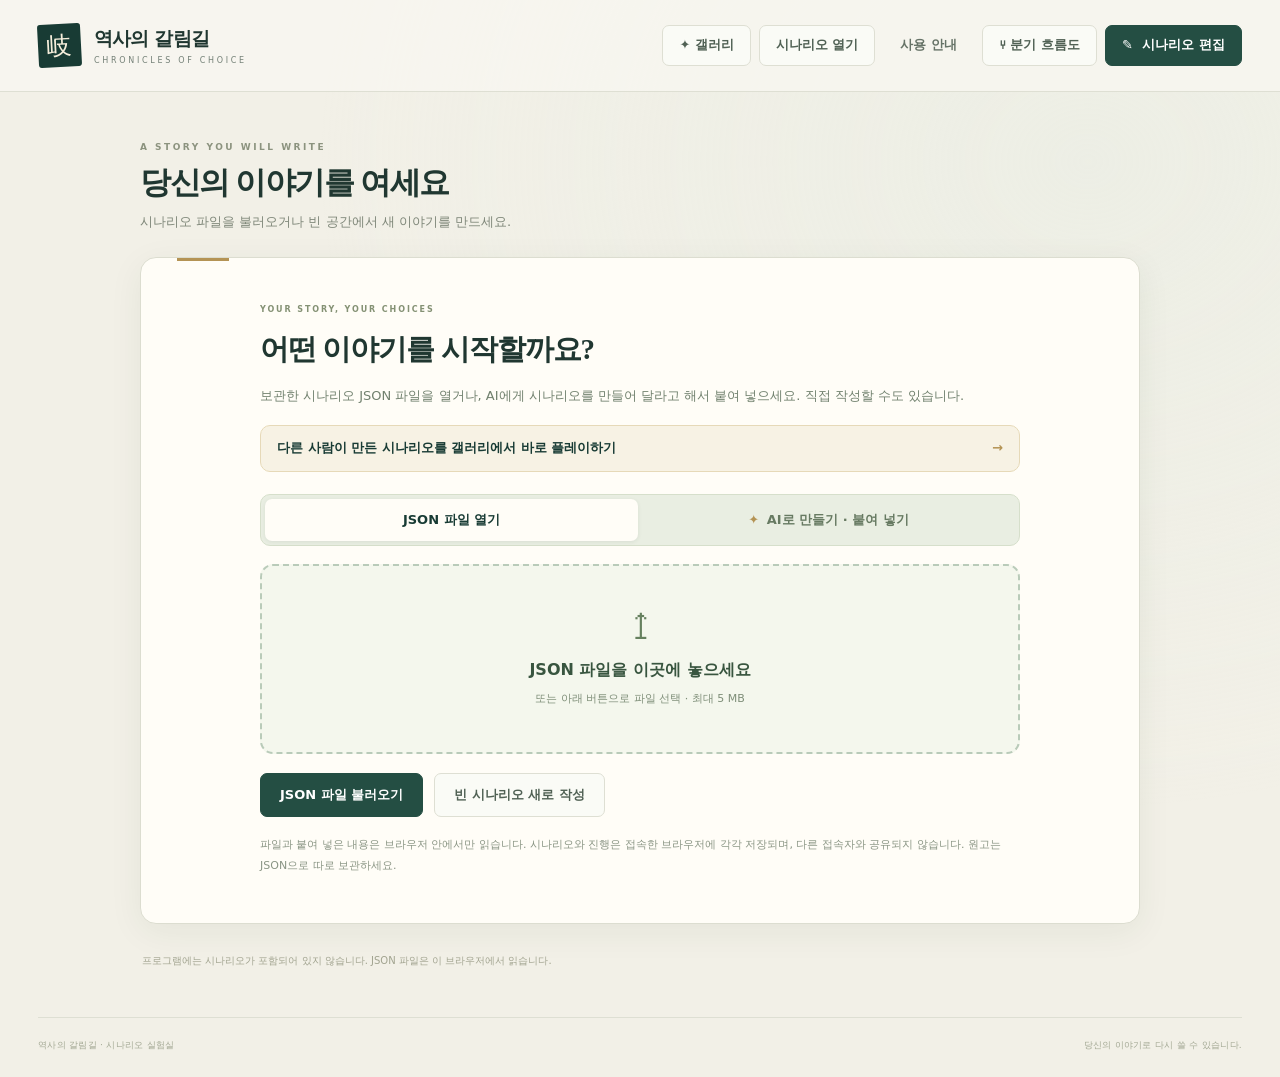
==== index.html @ b5232413 "Add files via upload" ====
<!doctype html>
<html lang="ko">
<head>
  <meta charset="utf-8">
  <meta name="viewport" content="width=device-width, initial-scale=1">
  <meta name="theme-color" content="#173b36">
  <meta name="description" content="시나리오 JSON을 불러오거나 AI로 만들어 플레이하고, 흐름도에서 사건·선택지·수치·조건을 직접 만드는 선택형 이야기 도구.">
  <title>역사의 갈림길</title>
  <link rel="stylesheet" href="styles.css">
  <link rel="stylesheet" href="flowchart.css">
  <link rel="stylesheet" href="launcher.css">
  <link rel="stylesheet" href="community.css">
</head>
<body>
  <header class="masthead">
    <div class="brand"><span class="brand-mark" aria-hidden="true">岐</span><div><strong>역사의 갈림길</strong><span>CHRONICLES OF CHOICE</span></div></div>
    <nav class="header-actions" aria-label="게임 도구"><a class="btn secondary" href="gallery.html" data-community-only><span aria-hidden="true">✦</span>&nbsp;갤러리</a><button class="btn secondary" id="open-scenario-button">시나리오 열기</button><button class="btn subtle" id="help-button">사용 안내</button><button class="btn secondary flow-button" id="flow-button"><span aria-hidden="true">⑂</span> 분기 흐름도</button><button class="btn edit-button" id="edit-button"><span aria-hidden="true">✎</span> 시나리오 편집</button></nav>
  </header>
  <main class="layout">
    <div class="main-column">
      <section class="scenario-heading"><div><p class="eyebrow">A STORY YOU WILL WRITE</p><h1 id="scenario-title"></h1><p id="scenario-subtitle" class="scenario-subtitle"></p></div><span class="fiction-tag">선택형 이야기</span></section>
      <div id="status-message" class="status-message" role="status" aria-live="polite" hidden></div>
      <section id="story-panel" class="story-panel" aria-label="현재 사건" tabindex="-1"></section>
      <footer class="story-footer"><span class="keyboard-note">숫자 키 <kbd>1</kbd> <kbd>2</kbd> <kbd>3</kbd> 으로도 선택할 수 있습니다.</span><button class="text-button" id="journal-button">지나온 선택 보기 <span aria-hidden="true">↗</span></button></footer>
      <p class="fiction-note" id="scenario-description"></p>
    </div>
    <aside class="sidebar" aria-label="국가 현황">
      <section class="country-card"><div class="small-label">STATE OF THE NATION</div><div class="country-title"><span>국가 현황</span><span class="seal" aria-hidden="true">史</span></div><div class="turn-label" id="turn-label"></div><div id="stats-panel" class="stats-panel"></div><div id="risk-summary" class="risk-summary" hidden></div></section>
      <section class="memory-card"><div class="section-label"><h2>역사가 기억하는 것</h2><span id="flags-count" class="counter">0</span></div><div id="flags-panel"></div></section>
      <section class="save-card"><div class="save-buttons"><button class="btn secondary" id="save-button">진행 저장</button><button class="btn secondary" id="load-button">불러오기</button></div><button class="btn restart-button" id="restart-button">처음부터 다시</button><p id="save-status" class="save-caption"></p></section>
      <section class="collection-card"><button id="collection-button" class="collection-button"><span><span class="small-label">YOUR CHRONICLES</span><strong>발견한 결말</strong></span><span id="ending-count">0 / 0 <span aria-hidden="true">→</span></span></button></section>
      <p class="sidebar-note">선택에는 대가가 있습니다.<br>어떤 역사를 남길지는 당신의 몫입니다.</p>
    </aside>
  </main>
  <footer class="site-footer"><span>역사의 갈림길 · 시나리오 실험실</span><span>당신의 이야기로 다시 쓸 수 있습니다.</span></footer>
  <dialog id="editor-dialog" class="editor-dialog" aria-label="시나리오 편집"><div id="editor-root"></div></dialog>
  <dialog id="info-dialog" class="info-dialog" aria-label="게임 정보"><div id="info-content"></div><form method="dialog"><button class="btn secondary">닫기</button></form></dialog>
  <dialog id="scenario-open-dialog" class="scenario-open-dialog" aria-label="시나리오 열기"><div id="scenario-open-content"></div></dialog>
  <div class="toast" id="toast" role="status" aria-live="polite" hidden></div>
  <input id="scenario-import" type="file" accept=".json,application/json" hidden>
  <script src="config.js"></script>
  <script src="engine.js"></script>
  <script src="bootstrap.js"></script>
  <script src="flowchart.js"></script>
  <script src="editor.js"></script>
  <script src="ai-helper.js"></script>
  <script src="app.js"></script>
  <script src="community-bridge.js"></script>
</body>
</html>
---- styles.css ----
@charset "UTF-8";
:root{--ink:#203731;--muted:#748077;--green:#244e43;--deep:#183b34;--paper:#fffdf7;--bg:#f2f0e7;--line:#dedfd3;--gold:#b49354;--red:#a85d4d;--radius:16px;font-family:"Malgun Gothic","Apple SD Gothic Neo",system-ui,sans-serif;color:var(--ink);background:var(--bg);font-size:15px}
*{box-sizing:border-box}body{margin:0;background:radial-gradient(ellipse at 85% 15%,#e8ede380,transparent 50%),var(--bg);line-height:1.6}button,input,textarea,select{font:inherit}button{cursor:pointer}button:disabled{cursor:not-allowed}button,a,input,textarea,select{outline-offset:4px}button:focus-visible,a:focus-visible{outline:3px solid #ba9959}button{color:inherit}button:disabled{opacity:.5}h1,h2,h3,p{margin-top:0}p{margin-bottom:1em}button span{pointer-events:none}[hidden]{display:none!important}.masthead{height:92px;border-bottom:1px solid var(--line);display:flex;align-items:center;justify-content:space-between;padding:0 max(34px,calc((100vw - 1250px)/2));background:#f8f7f0e6;gap:20px}.brand{display:flex;align-items:center;gap:13px;white-space:nowrap}.brand-mark{width:43px;height:43px;background:var(--deep);color:#f5eedb;display:grid;place-items:center;font-family:"Batang",serif;font-size:25px;border-radius:3px;transform:rotate(-3deg)}.brand strong{display:block;font-size:19px;letter-spacing:-.8px}.brand>div>span{font-size:8px;letter-spacing:2.7px;display:block;color:var(--muted);margin-top:1px}.prototype{font-size:9px;letter-spacing:1.4px;color:#8a8e7f;border:1px solid var(--line);border-radius:20px;padding:2px 8px;margin-left:7px}.header-actions{display:flex;gap:12px;align-items:center}.btn{border:1px solid transparent;border-radius:7px;padding:10px 16px;background:transparent;font-size:13px;font-weight:600;line-height:1.4;transition:background .15s,transform .15s}.btn:hover{transform:translateY(-1px)}.subtle{color:#667367}.subtle:hover{background:#eaece3}.edit-button,.primary{background:var(--green);color:#fff;border-color:var(--green)}.edit-button:hover,.primary:hover{background:var(--deep)}.edit-button span{margin-right:5px}.secondary{background:#fafbf6;border-color:var(--line);color:#506154}.secondary:hover{background:#e9eee4}.danger{border-color:#dabfb2;color:#984a3c;background:#fff7f2}.layout{max-width:1250px;margin:0 auto;display:grid;grid-template-columns:minmax(0,1fr) 290px;gap:38px;padding:43px 0 25px;align-items:start}.main-column{min-width:0}.scenario-heading{display:flex;justify-content:space-between;align-items:center;gap:15px;margin-bottom:29px}.eyebrow{font-size:9px;letter-spacing:2.5px;color:#8c937f;margin:0 0 7px;font-weight:700}h1{font-family:"Batang","Noto Serif KR",serif;font-size:31px;font-weight:600;letter-spacing:-1.4px;line-height:1.4;margin:0 0 7px}.scenario-subtitle{font-size:13px;color:#7f8779;margin:0}.fiction-tag{font-size:10px;color:#88907f;white-space:nowrap;border:1px solid #d6d9cb;border-radius:30px;padding:4px 9px}.story-panel{position:relative;background:var(--paper);border:1px solid #dcddd0;border-radius:var(--radius);padding:29px 36px 31px;box-shadow:0 8px 34px #243d2610;overflow:hidden}.story-panel:before{content:"";position:absolute;top:0;left:36px;width:52px;height:3px;background:var(--gold)}.event-meta{display:flex;align-items:center;justify-content:space-between;gap:12px;font-size:11px;margin-bottom:30px;color:#8b8d7a}.chapter{font-weight:700;color:#7a806a;letter-spacing:.5px}.event-number{border:1px solid #e3e3d7;padding:2px 8px;border-radius:20px;font-size:10px;margin-left:10px}.speaker-line{display:flex;align-items:center;gap:11px;margin-bottom:20px}.portrait{height:44px;width:44px;flex-shrink:0;border:1px solid #d3d9c8;border-radius:50%;background:#e9eee1;display:grid;place-items:center;font-family:"Batang",serif;color:#5a7055;font-size:19px}.speaker-name{font-size:12px;font-weight:700}.speaker-caption{font-size:9px;letter-spacing:1.5px;color:#959884;display:block;margin-top:1px}.event-title{font-family:"Batang",serif;font-size:26px;letter-spacing:-1px;margin-bottom:20px;font-weight:600}.event-body{font-family:"Malgun Gothic",sans-serif;font-size:15px;line-height:1.95;letter-spacing:-.2px;color:#515b4e;white-space:pre-wrap;overflow-wrap:anywhere;margin-bottom:27px}.choice-section-label{display:flex;align-items:center;gap:13px;color:#a0a18c;font-size:9px;letter-spacing:1.7px;margin-bottom:12px}.choice-section-label:after{content:"";height:1px;background:#e8e8da;flex:1}.choices{display:grid;gap:10px}.choice{display:flex;align-items:center;gap:16px;text-align:left;width:100%;background:#fcfcf5;border:1px solid #dddfd0;border-radius:9px;padding:15px 17px;transition:background .15s,border-color .15s,transform .15s;position:relative}.choice:hover:not(:disabled){border-color:#6d8c70;background:#f0f5e9;transform:translateX(3px)}.choice-key{border:1px solid #daddcf;color:#72806a;display:grid;place-items:center;border-radius:5px;width:27px;height:27px;flex-shrink:0;font-family:Georgia,serif;font-size:13px;background:#f4f5eb}.choice-copy{min-width:0;flex:1}.choice-title{font-weight:700;font-size:14px;display:block}.choice-description{font-size:11px;color:#8b8f7b;display:block;margin-top:3px;line-height:1.5}.choice-effects{display:flex;flex-wrap:wrap;gap:4px 10px;margin-top:6px;font-size:10px;letter-spacing:.1px}.effect.up{color:#4b7c50}.effect.down{color:#a87956}.effect.flag{color:#6c7d8a}.choice-arrow{font-size:20px;color:#8fa384;flex-shrink:0}.choice.locked{opacity:.55;background:#efefe7}.choice-locked{color:#98775d;font-size:10px;display:block;margin-top:5px}.story-footer{display:flex;justify-content:space-between;gap:14px;align-items:center;margin:17px 2px}.keyboard-note{font-size:10px;color:#9a9e8b}.keyboard-note kbd{font:9px system-ui;border:1px solid #d7dace;border-radius:3px;padding:1px 3px;background:#f8f9f2;margin:0 1px}.text-button{padding:0;border:0;background:none;color:#6d7b65;font-size:11px}.text-button:hover{color:var(--deep)}.fiction-note{font-size:10px;line-height:1.8;color:#a1a38f;margin:28px 2px 0;max-width:700px}.sidebar{padding-top:8px}.country-card{background:#e8ede0;border:1px solid #d8dfcc;border-radius:var(--radius);padding:25px 25px 26px}.small-label{font-size:8px;color:#849174;letter-spacing:1.9px;font-weight:700}.country-title{display:flex;align-items:center;justify-content:space-between;font-family:"Batang",serif;font-size:21px;font-weight:700;margin:5px 0 0}.seal{font-family:serif;color:#af6953;border:1px solid #b3765e;font-size:18px;line-height:26px;width:28px;text-align:center;transform:rotate(7deg);font-weight:400}.turn-label{font-size:10px;color:#8c967d;margin:4px 0 24px}.stats-panel{display:grid;gap:21px}.stat-top{display:flex;justify-content:space-between;align-items:baseline;margin-bottom:8px}.stat-name{font-size:12px;font-weight:700}.stat-number{font-size:20px;font-family:Georgia,serif;line-height:1}.stat-number small{font:9px system-ui;color:#909c82;margin-left:3px}.stat-track{background:#d9dfcd;height:5px;border-radius:5px;overflow:hidden}.stat-fill{height:100%;border-radius:5px;transition:width .4s ease}.stat-help{font-size:9px;color:#8b957c;margin-top:6px;line-height:1.6}.memory-card{padding:25px 7px 20px;border-bottom:1px solid var(--line)}.section-label{display:flex;align-items:center;justify-content:space-between;margin-bottom:14px}.section-label h2{font-size:12px;margin:0;font-weight:700}.counter{font:10px Georgia,serif;color:#8c947d;background:#e8ebdf;border-radius:20px;padding:1px 7px}.empty-memory{font-size:11px;color:#9aa18b;margin:0;line-height:1.8}.flag-badges{display:flex;flex-wrap:wrap;gap:6px}.flag-badge{font-size:10px;background:#f8f9f1;border:1px solid #d9dfd0;border-radius:4px;padding:4px 8px;color:#748267}.save-card{padding:20px 0 13px;border-bottom:1px solid var(--line)}.save-buttons{display:flex;gap:8px}.save-buttons .btn{flex:1;padding:9px 7px;font-size:11px}.restart-button{width:100%;font-size:11px;color:#929883;padding:10px 0 5px;margin-top:5px}.save-caption{font-size:9px;color:#9ba18b;text-align:center;margin:6px 0 0}.collection-card{margin-top:18px}.collection-button{display:flex;width:100%;justify-content:space-between;align-items:center;background:none;border:0;padding:8px 3px;text-align:left}.collection-button .small-label{display:block;font-size:7px}.collection-button strong{font-size:12px;font-weight:600}.collection-button>span:last-child{font:16px Georgia,serif;color:#849573}.collection-button>span:last-child>span{font-size:17px;margin-left:8px}.sidebar-note{font-family:"Batang",serif;font-size:11px;line-height:2;color:#a5aa94;text-align:center;margin:29px 0 0}.site-footer{max-width:1250px;margin:22px auto 0;padding:20px 0 25px;border-top:1px solid var(--line);display:flex;justify-content:space-between;color:#a2a793;font-size:9px;letter-spacing:.3px}.status-message{border:1px solid #d7ddc9;background:#eaf0df;border-radius:8px;padding:11px 15px;font-size:11px;color:#718362;margin:-8px 0 17px}.status-message.error{border-color:#e2c0b3;background:#fbf0e8;color:#9e6451}.toast{position:fixed;bottom:25px;left:50%;transform:translateX(-50%);z-index:20;background:var(--deep);color:#fffdf4;padding:12px 24px;border-radius:9px;box-shadow:0 5px 30px #183b3430;font-size:12px;max-width:90vw}.ending-banner{font-size:9px;letter-spacing:2.3px;color:var(--gold);margin:9px 0 19px}.ending-ornament{font:40px "Batang",serif;color:#a88c52;margin:0 0 15px}.ending-title{font-family:"Batang",serif;font-size:31px;margin:0 0 14px;letter-spacing:-1px}.ending-summary{font-size:14px;font-weight:700;color:#637957;border-bottom:1px solid var(--line);padding-bottom:20px;margin-bottom:22px}.ending-body{font-size:14px;line-height:2;white-space:pre-wrap;color:#65705d;margin-bottom:24px}.ending-actions{display:flex;gap:9px;flex-wrap:wrap}.ending-actions .btn{font-size:11px}.ending-footnote{font-size:10px;color:#9b9c89;margin-top:22px;margin-bottom:0}.info-dialog{border:1px solid var(--line);border-radius:14px;background:var(--paper);color:var(--ink);padding:30px;max-width:660px;width:calc(100% - 30px);max-height:85vh}.info-dialog::backdrop,.editor-dialog::backdrop{background:#152e26a6;backdrop-filter:blur(3px)}.info-dialog h2{font-family:"Batang",serif;font-size:24px;margin-bottom:20px}.info-dialog p,.info-dialog li{font-size:13px;line-height:1.9}.info-dialog ol{padding-left:21px}.info-dialog form{display:flex;justify-content:flex-end;margin-top:22px}.info-dialog .toolbar{margin-top:20px}.journal-entry{padding:15px 0;border-bottom:1px solid var(--line)}.journal-entry h3{font-size:13px;margin:0 0 6px}.journal-entry p{font-size:12px;margin:0;color:#7d8773}.ending-item{padding:15px;border:1px solid var(--line);border-radius:8px;margin-bottom:10px}.ending-item h3{font-size:14px;margin:0 0 5px}.ending-item p{font-size:11px;color:#8a927f;margin:0}.ending-item.undiscovered{background:#f1f2e9;color:#969d8b}.editor-dialog{width:min(1180px,96vw);height:min(880px,94vh);max-width:none;max-height:94vh;padding:0;border:1px solid #cfd6c4;border-radius:14px;background:var(--paper);color:var(--ink);overflow:hidden}.editor-shell{height:100%;display:flex;flex-direction:column}.editor-top{padding:20px 26px 16px;border-bottom:1px solid var(--line);background:#edf0e5}.editor-top h2{font-family:"Batang",serif;font-size:23px;margin:0 0 5px}.editor-top p{margin:0;font-size:11px;color:#78856d}.editor-nav{display:flex;gap:5px;padding:12px 24px;border-bottom:1px solid var(--line);flex-wrap:wrap;background:#fafbf5}.editor-nav button{font-size:12px;background:transparent;border:0;border-radius:6px;padding:8px 13px;color:#87917b}.editor-nav button.selected,.editor-nav .active{background:var(--green);color:white}.editor-content{flex:1;min-height:0;overflow:auto;padding:22px 26px}.editor-footer{border-top:1px solid var(--line);padding:15px 25px;display:flex;align-items:center;justify-content:flex-end;gap:9px;background:#fafbf4;flex-wrap:wrap}.editor-footer .btn{font-size:12px}.field{display:flex;flex-direction:column;gap:6px;font-size:12px;font-weight:600;margin-bottom:15px;min-width:0}.field>span,.field>label{font-weight:600;color:#5d7054}.field input,.field textarea,.field select,input.compact-input,select.compact-input{border:1px solid #d5dccb;border-radius:6px;background:#fffef9;color:#334a30;padding:9px 11px;width:100%;font-size:12px;line-height:1.6;min-width:0}.field textarea{resize:vertical;min-height:100px}.field input[type=color]{padding:3px;height:38px}.field input[type=checkbox]{width:auto;align-self:flex-start}.field-row,.form-grid{display:grid;grid-template-columns:repeat(2,minmax(0,1fr));gap:12px}.form-grid.three{grid-template-columns:repeat(3,minmax(0,1fr))}.editor-card{border:1px solid #dce1d3;border-radius:9px;padding:19px;background:#fbfcf5;margin-bottom:15px}.editor-card h3{font-size:14px;margin:0 0 15px}.editor-section{margin:18px 0}.editor-section h3{font-size:14px}.small,.muted{font-size:11px;color:#8b967c;font-weight:400;line-height:1.7}.badge{display:inline-block;padding:2px 7px;background:#e8eedf;border-radius:4px;color:#78896b;font-size:10px}.toolbar{display:flex;gap:8px;flex-wrap:wrap;align-items:center;margin-bottom:14px}.toolbar .btn{font-size:11px;padding:8px 12px}.editor-list{display:flex;gap:6px;flex-wrap:wrap;margin-bottom:16px}.editor-list button{border:1px solid var(--line);border-radius:6px;padding:7px 10px;background:#f7f9ef;font-size:11px;text-align:left}.editor-list button.selected{border-color:var(--green);background:#e3ebda;color:var(--deep);font-weight:700}.notice{background:#ecf1e2;border:1px solid #d7e0c9;border-radius:7px;padding:10px 13px;font-size:11px;color:#6e825d;margin-bottom:15px;line-height:1.8}.error-list{border:1px solid #ddb9aa;background:#fff2e9;color:#a05940;padding:13px 18px;border-radius:7px;font-size:11px;white-space:pre-wrap;max-height:160px;overflow:auto}.condition-row{display:flex;align-items:center;gap:7px;flex-wrap:wrap;margin-bottom:8px}.condition-row select,.condition-row input{border:1px solid #d4ddc8;border-radius:5px;padding:7px 8px;background:#fffef9;min-width:0;font-size:11px;width:auto;max-width:220px}.condition-row input{width:90px}.condition-row .btn{padding:6px 10px;font-size:10px}.effects-grid{display:grid;grid-template-columns:repeat(3,minmax(0,1fr));gap:12px}.editor-content>textarea,.editor-content textarea.json-editor{width:100%;min-height:350px;font-family:Consolas,monospace;font-size:12px;line-height:1.6;background:#fcfdf8;border:1px solid var(--line);border-radius:7px;padding:15px;color:var(--ink)}
#editor-root{height:100%;min-height:0}#editor-report{max-height:150px;overflow:auto;flex-shrink:0;margin:0 24px 10px}#editor-report:empty{display:none}
.editor-dialog.flowchart-mode{width:min(1500px,98vw);height:94vh}.editor-dialog.flowchart-mode .editor-top{padding:12px 20px 7px}.editor-dialog.flowchart-mode .editor-top h2{font-size:20px}.editor-dialog.flowchart-mode .editor-top .toolbar{margin-top:8px;margin-bottom:3px}.editor-dialog.flowchart-mode .editor-nav{padding:7px 18px}.editor-content.flowchart-content{overflow:hidden;padding:0;min-height:0}.flow-button{white-space:nowrap}
.editor-dialog.flowchart-mode .editor-top{display:flex;align-items:center;justify-content:space-between;gap:10px;padding:7px 17px}.editor-dialog.flowchart-mode .editor-top h2{font-size:16px;margin:0}.editor-dialog.flowchart-mode .editor-top p{display:none}.editor-dialog.flowchart-mode .editor-top .toolbar{margin:0}.editor-dialog.flowchart-mode .editor-top .btn{padding:6px 9px;font-size:10px}.editor-dialog.flowchart-mode .editor-nav{padding:4px 12px}.editor-dialog.flowchart-mode .editor-footer{padding:8px 16px}.editor-dialog.flowchart-mode .editor-footer .btn{padding:8px 12px}
.risk-summary{margin-top:20px;border:1px solid #d3b695;background:#f6ecda;border-radius:7px;padding:11px 12px;color:#956337;font-size:11px}.risk-summary strong,.risk-summary span,.risk-summary small{display:block}.risk-summary span{margin-top:5px}.risk-summary small{margin-top:7px;font-size:9px;line-height:1.7;color:#9b856a}.choice-risk{display:block;margin-top:7px;font-size:10px;font-weight:600;color:#a55f3c}.story-panel.game-over{border-color:#d0aaa0;background:#fffaf5}.game-over:before{background:#a35a47}.game-over .ending-banner,.game-over .ending-ornament{color:#a35a47}.game-over .ending-summary{color:#8b6553}.journal-risk{color:#a16943!important}
@media(min-width:1500px){.layout{padding-top:53px}.story-panel{padding:34px 42px 36px}.event-body{font-size:16px}.choice{padding:18px}.event-title{font-size:28px}}
@media(max-width:1340px){.layout{margin:0 38px;gap:27px;grid-template-columns:minmax(0,1fr) 270px}.site-footer{margin-left:38px;margin-right:38px}.masthead{padding:0 38px}.fiction-tag{display:none}.country-card{padding:22px}.story-panel{padding:27px 30px}.event-body{font-size:14px}}
@media(max-width:880px){.layout{margin:0 23px;grid-template-columns:minmax(0,1fr);padding-top:29px;gap:24px}.sidebar{display:grid;grid-template-columns:1fr 1fr;gap:16px;padding:0}.country-card{grid-row:span 2}.memory-card{padding:10px 3px}.save-card{padding:5px 0 12px}.collection-card{margin:0}.sidebar-note{margin:5px 0}.scenario-heading{margin-bottom:21px}.site-footer{margin-left:23px;margin-right:23px}.masthead{height:80px;padding:0 23px}.prototype{display:none}.story-footer{flex-wrap:wrap}.event-title{font-size:25px}.editor-dialog{height:94vh}.editor-content{padding:18px}.editor-top{padding:17px 18px}.editor-nav{padding:9px 15px}.editor-footer{padding:12px 16px}}
@media(max-width:540px){.masthead{padding:0 16px;height:73px;gap:10px}.brand{gap:9px}.brand-mark{width:34px;height:34px;font-size:21px}.brand strong{font-size:16px}.brand>div>span{font-size:6px;letter-spacing:1.8px}.header-actions{gap:3px}.header-actions .subtle{padding:8px 7px;font-size:10px}.edit-button{font-size:10px;padding:9px}.layout{margin:0 15px;padding-top:25px}h1{font-size:25px}.eyebrow{font-size:8px}.scenario-subtitle{font-size:11px}.story-panel{padding:22px 20px}.story-panel:before{left:20px}.event-meta{margin-bottom:24px}.event-number{display:none}.event-title{font-size:23px}.event-body{font-size:14px;line-height:1.9}.choice{padding:13px 12px;gap:11px}.choice-title{font-size:13px}.choice-description{font-size:10px}.choice-effects{font-size:9px}.choice-arrow{display:none}.choice-key{width:23px;height:23px;font-size:11px}.sidebar{grid-template-columns:1fr}.country-card{grid-row:auto}.stats-panel{grid-template-columns:repeat(3,minmax(0,1fr));gap:13px}.stat-name{font-size:11px}.stat-number{font-size:17px}.stat-help{display:none}.turn-label{margin-bottom:19px}.memory-card{padding:5px 4px 16px}.save-card{border:0}.save-caption{margin-top:10px}.collection-card{border-top:1px solid var(--line);padding-top:10px}.sidebar-note{display:none}.site-footer{margin:20px 15px 0;padding-top:15px;gap:15px;flex-wrap:wrap}.keyboard-note{display:none}.story-footer{justify-content:flex-end}.field-row,.form-grid,.form-grid.three,.effects-grid{grid-template-columns:1fr}.condition-row{gap:5px}.condition-row select{max-width:155px}.editor-nav{gap:3px}.editor-nav button{padding:7px 10px;font-size:11px}.editor-card{padding:13px}.editor-content{padding:14px}.editor-footer{gap:6px}.info-dialog{padding:22px}}
@media(prefers-reduced-motion:reduce){*{transition:none!important;animation:none!important}}
.name-setup{padding:23px 0 12px;max-width:620px}.name-setup h2{font-family:"Batang",serif;font-size:29px;letter-spacing:-1px;line-height:1.5;margin:14px 0}.name-setup>p{font-size:13px;color:#7c866f;margin-bottom:27px}.name-field{max-width:420px;margin-bottom:8px}.name-field input{padding:14px;font-size:17px;border:1px solid #cbd7c3;border-radius:8px;background:#fffef9;color:var(--ink);width:100%}.name-setup .toolbar{margin:24px 0 12px}.name-setup .small{font-size:11px;color:var(--muted)}.name-error{color:#a34f3d;background:#fff1e9;border-radius:6px;padding:10px 13px;font-size:12px;margin-top:14px}
.choice-encounter{display:block;font-size:10px;color:#6d5c91;margin-top:6px;line-height:1.6}.encounter-notice{display:flex;align-items:baseline;gap:10px;flex-wrap:wrap;border:1px solid #d8cee4;border-radius:7px;background:#f3eef8;color:#6c5682;padding:10px 13px;font-size:11px;margin-bottom:21px}.encounter-notice strong{font-size:12px;flex-shrink:0}.risk-summary .encounter-label{color:#6c5682;margin-top:7px}.empty-authoring{padding:28px 0;max-width:600px}.empty-authoring h2{font-family:"Batang",serif;font-size:27px;margin:15px 0}.empty-authoring p{font-size:13px;color:#7a846f;line-height:1.9}.empty-authoring .toolbar{margin-top:24px}
@media(max-width:540px){.masthead{height:auto;min-height:73px;flex-wrap:wrap;padding:12px 16px}.header-actions{width:100%;justify-content:flex-end;gap:5px}.header-actions .flow-button{font-size:10px;padding:9px 7px}.editor-dialog.flowchart-mode .editor-top{padding:10px 12px 5px}.editor-dialog.flowchart-mode .editor-top p{font-size:10px}.editor-dialog.flowchart-mode .editor-nav{padding:5px 10px}.editor-dialog.flowchart-mode .editor-nav button{font-size:10px;padding:6px 8px}}
---- flowchart.css ----
.branch-flow-root{height:100%;min-height:0;display:flex;flex-direction:column;color:#253944;background:#f1f4f4;font-size:14px;overflow:hidden}
.branch-flow-root *{box-sizing:border-box}
.branch-flow-root [hidden]{display:none!important}
.branch-toolbar{flex:none;display:flex;align-items:center;justify-content:space-between;gap:16px;padding:15px 20px;background:#fff;border-bottom:1px solid #dbe3e5}
.branch-intro{display:flex;align-items:baseline;gap:12px;min-width:0}
.branch-intro strong{font-size:17px;white-space:nowrap;letter-spacing:-.03em;color:#193c44}
.branch-intro>span{font-size:12px;color:#6a7d84}
.branch-controls{display:flex;align-items:center;justify-content:flex-end;flex-wrap:wrap;gap:6px;flex:0 1 auto}
.branch-button{font-family:inherit;font-size:12px;line-height:1.4;background:#fff;color:#32515b;border:1px solid #c9d8dc;border-radius:6px;padding:7px 10px;cursor:pointer;transition:background .12s,border-color .12s;white-space:nowrap}
.branch-button:hover{background:#eef6f6;border-color:#80a5ab}
.branch-button:focus-visible,.branch-select:focus-visible,.branch-flow-stage:focus-visible{outline:3px solid #ddb25c;outline-offset:2px}
.branch-button:disabled{cursor:default;opacity:.8}
.branch-zoom-button{width:30px;padding:3px;font-size:20px;line-height:1.3}
.branch-zoom{min-width:40px;text-align:center;font:11px ui-monospace,monospace;color:#537079}
.branch-body{display:flex;flex:1;min-height:0;min-width:0;overflow:hidden}
.branch-graph-area{display:flex;flex-direction:column;flex:1;min-height:0;min-width:0;position:relative}
.branch-flow-stage{flex:1;min-height:160px;min-width:0;overflow:hidden;position:relative;touch-action:none;background-color:#edf2f2;background-image:radial-gradient(#ccd7d9 .8px,transparent .8px);background-size:18px 18px;cursor:grab}
.branch-flow-stage.branch-dragging{cursor:grabbing;user-select:none}
.branch-world{position:absolute;left:0;top:0;transform-origin:0 0;will-change:transform}
.branch-connections{position:absolute;inset:0;overflow:visible;pointer-events:none}
.branch-nodes{position:absolute;inset:0;pointer-events:none}
.branch-node{position:absolute;width:250px;background:#fff;border:1px solid #cbdadd;border-radius:8px;box-shadow:0 3px 9px #163b4510;pointer-events:auto;cursor:default;overflow:visible}
.branch-node.branch-selected{border-color:#1a7883;box-shadow:0 0 0 3px #1a788332,0 5px 16px #163b4518}
.branch-node.branch-unconnected{border-style:dashed}
.branch-node-handle{display:flex;align-items:center;gap:6px;position:relative;padding:6px 10px 2px;font:10px/1 ui-monospace,monospace;color:#71858a;cursor:move;user-select:none}
.branch-event-number{color:#17717a;font-weight:700;min-width:17px}
.branch-node-id{overflow:hidden;text-overflow:ellipsis;max-width:160px;white-space:nowrap}
.branch-drag-icon{color:#9db2b7;font-size:14px;margin-left:auto;line-height:.8}
.branch-start-chip{order:1;background:#e5f3e8;color:#38714b;border-radius:3px;padding:2px 5px;font-family:inherit;font-size:10px}
.branch-node-title.branch-button{display:block;width:100%;padding:3px 10px 7px;text-align:left;white-space:normal;border:0;border-radius:0;background:transparent;color:#1b3944;font-size:13px;font-weight:700;line-height:1.35;overflow-wrap:anywhere}
.branch-node-title.branch-button:hover{color:#167c86}
.branch-node-condition{font-size:9px;color:#9b6e25;padding:3px 10px;background:#fff8e8;border-top:1px solid #f2e8ce;line-height:1.2}
.branch-choice-row.branch-button{width:100%;display:flex;align-items:center;gap:6px;padding:5px 8px;text-align:left;background:#fff;border:0;border-top:1px solid #edf1f2;border-radius:0;color:#39535d;white-space:normal;line-height:1.25}
.branch-choice-row.branch-button:hover{background:#f0f7f8}
.branch-choice-row.branch-choice-selected,.branch-choice-selected>.branch-choice-row{background:#e3f1f3;color:#126575;box-shadow:inset 3px 0 #19808d}
.branch-choice-number{display:flex;align-items:center;justify-content:center;width:14px;height:14px;flex:none;font-size:9px;font-weight:700;background:#eff3f4;border-radius:3px;color:#6f858d}
.branch-choice-text{flex:1;min-width:0;font-size:11px;white-space:nowrap;text-overflow:ellipsis;overflow:hidden}
.branch-choice-destination{font:8px ui-monospace,monospace;max-width:60px;overflow:hidden;text-overflow:ellipsis;white-space:nowrap;color:#91a0a5;flex:none;background:#f1f5f5;border-radius:3px;padding:2px 3px}
.branch-explicit-destination{color:#1c7284;background:#e4f1f4}
.branch-default-row.branch-button{display:block;width:100%;border:0;border-top:1px solid #e5edee;border-radius:0;background:#f7f9f9;padding:5px 10px;text-align:left;font-size:9px;line-height:1.2;color:#72838b;overflow:hidden;text-overflow:ellipsis}
.branch-node-warning{padding:5px 12px;color:#a66b20;font-size:10px;background:#fff6e9;border-top:1px dashed #e8d9be}
.branch-end-node{padding:14px;text-align:center;background:#f9f8f2;border-color:#cfc9aa}
.branch-end-symbol{display:block;font-size:24px;line-height:1;margin-bottom:5px;color:#9b8955}
.branch-end-node strong{font-size:14px;color:#6c603c}
.branch-end-node p{margin:5px 0;font-size:10px;color:#7e765e}
.branch-end-node>span:last-child{font-size:9px;color:#a2997e}
.branch-edge{fill:none;stroke-linecap:round;stroke-linejoin:round;stroke-width:1.4;opacity:.48}
.branch-edge-default{stroke:#9aadb5;stroke-dasharray:3 5}
.branch-edge-choice{stroke:#4d96a3}
.branch-edge-skip{stroke:#c3923d;stroke-dasharray:7 5;stroke-width:1.8}
.branch-edge-active{opacity:.92;stroke-width:2}
.branch-edge-specific{stroke:#0c7587;stroke-width:3;opacity:1}
.branch-arrow-default{fill:#9aadb5}.branch-arrow-choice{fill:#4d96a3}.branch-arrow-skip{fill:#c3923d}.branch-arrow-active{fill:#0c7587}
.branch-port{stroke:#fff;stroke-width:1}.branch-port-default{fill:#9aadb5}.branch-port-choice{fill:#4d96a3}.branch-port-skip{fill:#c3923d}
.branch-legend{display:flex;align-items:center;flex-wrap:wrap;gap:8px 18px;flex:none;padding:10px 16px 6px;background:#f9fbfb;border-top:1px solid #dce5e7;font-size:11px;color:#6b7f86}
.branch-legend-item{display:flex;align-items:center;gap:7px;white-space:nowrap}
.branch-legend-line{width:24px;height:0;border-top:2px solid #4d96a3}
.branch-legend-default{border-color:#9aadb5;border-top-style:dotted}
.branch-legend-skip{border-color:#c3923d;border-top-style:dashed}
.branch-navigation-hint{flex:none;padding:0 16px 9px;background:#f9fbfb;color:#94a1a6;font-size:10px}
.branch-inspector{width:420px;flex:none;overflow:auto;min-height:0;padding:20px;background:#fff;border-left:1px solid #d8e2e5;scrollbar-width:thin}
.branch-inspector-eyebrow{font-size:11px;color:#768a91;letter-spacing:.03em}
.branch-inspector-title{font-size:19px!important;line-height:1.4!important;color:#1a3c47;margin:7px 0 14px!important;overflow-wrap:anywhere}
.branch-inspector-actions{display:flex;gap:6px;margin:0 0 22px;flex-wrap:wrap}
.branch-start-button{background:#edf6ed;border-color:#bcd8c0;color:#3b764c}
.branch-field{display:block;margin:0 0 8px;min-width:0}
.branch-field-label{display:block;font-size:12px;font-weight:600;color:#3b5861;margin-bottom:7px}
.branch-select{display:block;width:100%;max-width:100%;font-family:inherit;font-size:12px;color:#264c58;background:#fff;border:1px solid #c9d9de;border-radius:6px;padding:9px 8px;line-height:1.4;text-overflow:ellipsis}
.branch-help{font-size:11px!important;line-height:1.7!important;color:#829298;margin:7px 0 15px!important}
.branch-condition-note{padding:10px 11px;background:#fff8e9;border:1px solid #f0dfbb;border-radius:6px;color:#956c2d;margin:14px 0}
.branch-condition-note strong{font-size:11px}
.branch-condition-note p{font-size:11px;line-height:1.7;margin:5px 0 0}
.branch-inspector-subtitle{font-size:13px;color:#32525c;border-top:1px solid #e5ecee;padding-top:19px;margin:19px 0 12px!important}
.branch-choice-setting{padding:11px;background:#f6f9f9;border:1px solid #e0e9eb;border-radius:7px;margin-bottom:10px}
.branch-setting-selected{background:#eff8f9;border-color:#74a9b3;box-shadow:inset 3px 0 #238293}
.branch-choice-caption{font-size:12px;line-height:1.65;margin-bottom:10px;color:#34525d;overflow-wrap:anywhere}
.branch-choice-setting .branch-field-label{font-size:10px;color:#83949b;font-weight:400}
.branch-choice-setting .branch-field{margin:0}
.branch-condition-chip{display:inline-block;background:#f4ecd9;color:#937139;border-radius:3px;padding:2px 5px;font-size:10px;margin:-3px 0 8px}
.branch-end-note{padding:13px 0;border-top:1px solid #e5ecee;margin-top:19px}
.branch-end-note strong{font-size:11px;color:#897549}
.branch-end-note p{font-size:11px;line-height:1.75;color:#8d9390;margin:6px 0 0}
.branch-warnings{border:1px solid #e9dac2;background:#fffaf0;border-radius:6px;padding:10px 11px;font-size:11px;color:#9c7435}
.branch-warnings summary{cursor:pointer;font-weight:600}
.branch-warnings ul{padding-left:14px;margin:10px 0 0}
.branch-warnings li{margin:6px 0}
.branch-warning-link.branch-button{border:0;background:transparent;padding:0;white-space:normal;text-align:left;color:#986c2d;font-size:11px;line-height:1.7;text-decoration:underline;text-underline-offset:2px}
.branch-warnings .branch-help{margin:10px 0 0!important;color:#a3937a}
.branch-status{flex:none;padding:9px 20px;border-top:1px solid #dce5e7;background:#f9fbfb;color:#71878f;font-size:10px;line-height:1.5}
.branch-add-button.branch-button{background:#e9f4ed;border-color:#a9cdb7;color:#34674d;font-weight:600}
.branch-add-button.branch-button:hover{background:#d9ecdf}
.branch-quick-edit{border:1px solid #dae5e7;border-radius:6px;padding:9px 10px;margin:0 0 17px;background:#f8fafb}
.branch-quick-edit summary{font-size:11px;cursor:pointer;color:#5e7c86}
.branch-quick-edit[open] summary{margin-bottom:11px}
.branch-text-input{display:block;width:100%;max-width:100%;font-family:inherit;font-size:12px;line-height:1.6;color:#264c58;background:#fff;border:1px solid #c9d9de;border-radius:5px;padding:7px 8px;resize:vertical}
.branch-text-input:focus-visible{outline:3px solid #ddb25c;outline-offset:2px}
.branch-choice-setting .branch-field{margin-bottom:8px}
.branch-choice-setting .branch-field:last-child{margin-bottom:0}
.branch-choice-heading{display:flex;align-items:center;justify-content:space-between;gap:8px;border-top:1px solid #e5ecee;padding-top:16px;margin:18px 0 12px}
.branch-choice-heading .branch-inspector-subtitle{border:0;padding:0;margin:0!important}
.branch-add-choice.branch-button{font-size:10px;padding:5px 7px;background:#f0f7f8}
.branch-choice-line,.branch-default-line{position:relative}
.branch-default-line:last-child>.branch-default-row{border-radius:0 0 8px 8px}
.branch-input-port.branch-button,.branch-output-port.branch-button{position:absolute;z-index:3;width:18px;height:18px;padding:0;border-radius:50%;border:3px solid #fff;box-shadow:0 0 0 1px #76a4ae;background:#5c99a6;touch-action:none}
.branch-input-port.branch-button{left:-9px;top:23px;cursor:pointer;background:#fff;border-color:#6a9ca8;box-shadow:none}
.branch-output-port.branch-button{right:-9px;top:50%;transform:translateY(-50%);cursor:crosshair}
.branch-default-port.branch-button{background:#97aab2;box-shadow:0 0 0 1px #9eafb7}
.branch-output-port.branch-button:hover,.branch-output-port.branch-output-active{background:#087d8d;box-shadow:0 0 0 3px #268d9c33}
.branch-input-port.branch-button:hover{background:#d6eced}
.branch-choice-selected>.branch-output-port{background:#147d8e;box-shadow:0 0 0 2px #268d9c33}
.branch-flow-stage.branch-connecting{cursor:crosshair;user-select:none}
.branch-flow-stage.branch-connecting .branch-node{cursor:crosshair}
.branch-node.branch-drop-target{border-color:#3a986f;box-shadow:0 0 0 4px #4aab7d66,0 6px 15px #17422a22}
.branch-drop-target>.branch-input-port.branch-button{background:#3a986f;border-color:#fff;box-shadow:0 0 0 2px #3a986f}
.branch-drag-connections{position:absolute;inset:0;overflow:visible;pointer-events:none;z-index:5}
.branch-pending-edge{fill:none;stroke:#198699;stroke-width:3;stroke-linecap:round;stroke-dasharray:7 5;filter:drop-shadow(0 1px 2px #fff);pointer-events:none}
.branch-pending-edge.branch-pending-valid{stroke:#299263;stroke-dasharray:none;stroke-width:3.5}
.branch-empty-canvas{position:absolute;inset:0;display:flex;flex-direction:column;align-items:center;justify-content:center;gap:12px;padding:24px;text-align:center;color:#47656d;cursor:default}
.branch-empty-symbol{font-size:30px;line-height:1;color:#91b1b8;border:1px dashed #a9c2c7;border-radius:12px;width:64px;height:64px;display:grid;place-items:center;background:#f7fbfb}
.branch-empty-canvas>strong{font-size:18px;color:#3c5e69}
.branch-empty-canvas>p{font-size:12px;line-height:1.7;max-width:330px;margin:0 0 4px;color:#7b9199}
.branch-empty-canvas>.branch-button{padding:10px 16px;font-size:13px}
.branch-return-node{padding:14px;text-align:center;background:#f1f4fb;border-color:#b7c3dc}
.branch-return-symbol{display:block;font-size:24px;line-height:1;margin-bottom:5px;color:#6d84ab}
.branch-return-node>strong{font-size:14px;color:#516a96}
.branch-return-node>p{margin:5px 0;font-size:10px;color:#7e8ba5}
.branch-return-node>span:last-of-type{font-size:9px;color:#98a5bc}
.branch-return-node>.branch-input-port.branch-button{border-color:#7b94b8}
.branch-random-summary{flex:none;display:flex;align-items:center;gap:10px;padding:7px 15px;background:#f4f2fa;border-bottom:1px solid #ded9ed;min-width:0}
.branch-random-heading{flex:none;display:flex;flex-direction:column;gap:1px}
.branch-random-heading>strong{font-size:11px;color:#6b5d91}
.branch-random-heading>span{font-size:9px;color:#9b91b3}
.branch-random-rule-list{display:flex;gap:6px;flex:1;min-width:0;overflow-x:auto;scrollbar-width:thin;padding:2px 0}
.branch-random-rule.branch-button{display:flex;flex:none;flex-direction:column;gap:2px;align-items:flex-start;text-align:left;max-width:245px;padding:5px 9px;background:#fff;border-color:#dad2eb}
.branch-random-rule>strong{display:block;max-width:100%;overflow:hidden;text-overflow:ellipsis;font-size:10px;color:#6b5c90;font-weight:600}
.branch-random-rule>span{font-size:9px;color:#9b91b0}
.branch-random-rule.branch-button:hover{background:#f0eafa;border-color:#b9a9d4}
.branch-random-invalid.branch-button{border-color:#d5b8ac;background:#fff8f4}
.branch-random-invalid>strong{color:#aa765d}
.branch-random-edit.branch-button{flex:none;font-size:10px;padding:6px 8px;background:#fff;border-color:#d9d0e8;color:#7a6898}
.branch-random-target-chip{order:1;background:#f0eafa;color:#8d79af;border-radius:3px;padding:2px 4px;font-size:8px;white-space:nowrap;font-family:inherit}
.branch-random-target-note{padding:10px 11px;background:#f5f2fb;border:1px solid #e2d9f0;border-radius:6px;color:#8a7aa5;margin:0 0 14px}
.branch-random-target-note>strong{font-size:11px;color:#786491}
.branch-random-target-note>p{font-size:10px;line-height:1.6;margin:5px 0 0}
.branch-random-target-note>.branch-button{margin-top:8px;font-size:10px;padding:5px 7px;border-color:#d9d0e8;color:#7a6898}
.branch-add-random.branch-button{background:#f1eefa;color:#795b9f;border-color:#d2c2e7;font-weight:600}
.branch-add-random.branch-button:hover{background:#e9e1f5;border-color:#b69ad7}
.branch-edit-section{background:#fafcfc;border:1px solid #dce6e9;border-radius:7px;margin:10px 0;min-width:0}
.branch-edit-section>summary{font-size:11px;font-weight:600;line-height:1.6;cursor:pointer;padding:9px 11px;color:#526d78;overflow-wrap:anywhere}
.branch-edit-section[open]>summary{border-bottom:1px solid #e2eaec}
.branch-edit-section-body{padding:11px;min-width:0}
.branch-edit-section-body>.branch-field{margin-bottom:11px}
.branch-edit-section-body>.branch-field:last-child{margin-bottom:0}
.branch-choice-setting.branch-edit-section{padding:0;background:#f8fbfb}
.branch-choice-setting>.branch-edit-section-body{padding:11px}
.branch-choice-setting.branch-setting-selected{border-color:#74a9b3;box-shadow:inset 3px 0 #238293}
.branch-choice-setting.branch-setting-selected>summary{color:#327181;background:#eff7f8}
.branch-rule-setting{background:#faf8fe;border-color:#ded3ed}
.branch-rule-setting>summary{color:#7d689b}
.branch-rule-setting[open]>summary{border-color:#e5dced;background:#f5effb}
.branch-small-grid{display:grid;grid-template-columns:repeat(2,minmax(0,1fr));gap:9px;min-width:0}
.branch-small-grid>.branch-help{grid-column:1/-1}
.branch-small-grid>.branch-field{margin-bottom:0}
.branch-checkbox{display:flex;align-items:center;gap:7px;font-size:11px;line-height:1.6;color:#647d86;margin:12px 0}
.branch-checkbox>input{width:15px;height:15px;flex:none;accent-color:#487886}
.branch-condition-editor-row{display:grid;grid-template-columns:repeat(2,minmax(0,1fr));gap:7px;padding:9px;border:1px solid #e0e8eb;background:#fff;border-radius:6px;margin:0 0 9px;min-width:0}
.branch-condition-editor-row>.branch-field{margin:0!important;min-width:0}
.branch-condition-editor-row>.branch-field>.branch-field-label{font-size:9px;font-weight:400;margin-bottom:4px}
.branch-condition-editor-row>.branch-field>.branch-select,.branch-condition-editor-row>.branch-field>.branch-text-input{font-size:11px;padding:6px;min-width:0}
.branch-condition-editor-row>.branch-delete-button{grid-column:1/-1;justify-self:end}
.branch-delete-button.branch-button{font-size:10px;padding:5px 8px;color:#a26f60;background:#fff8f5;border-color:#e6cec4}
.branch-delete-button.branch-button:hover{background:#fbece5;border-color:#cea99c}
.branch-inline-add.branch-button{font-size:10px;padding:6px 9px;background:#f3f8f9}
.branch-name-help{margin-top:-3px!important}
.branch-inspector>.branch-field{margin-bottom:12px}
@media(max-width:1300px) and (min-width:741px){.branch-inspector{width:390px}}
@media(max-width:740px){.branch-random-summary{padding:6px 10px;gap:7px}.branch-random-heading>strong{font-size:10px}.branch-random-heading>span{font-size:8px}.branch-random-rule.branch-button{max-width:190px}.branch-random-edit.branch-button{font-size:9px;padding:5px 6px}}
@media(max-width:1100px){.branch-intro>span{display:none}.branch-inspector{width:380px;padding:16px}.branch-toolbar{padding:12px 16px}}
@media(max-width:740px){.branch-toolbar{align-items:flex-start;gap:9px;flex-wrap:wrap;padding:11px 12px}.branch-intro strong{font-size:15px}.branch-controls{gap:4px}.branch-controls .branch-button{font-size:10px;padding:6px 8px}.branch-controls .branch-zoom-button{padding:2px;font-size:18px;width:27px}.branch-zoom{font-size:10px;min-width:33px}.branch-body{flex-direction:column;overflow:auto}.branch-graph-area{flex:none;height:46vh;min-height:250px}.branch-inspector{width:100%;height:auto;min-height:250px;overflow:visible;border-left:0;border-top:1px solid #d8e2e5;padding:16px}.branch-inspector-title{font-size:17px!important}.branch-status{padding:7px 12px;font-size:9px}.branch-legend{padding:8px 10px 5px;gap:5px 12px;font-size:9px}.branch-navigation-hint{padding:0 10px 7px;font-size:9px}.branch-inspector-actions{margin-bottom:16px}}
@media(prefers-reduced-motion:reduce){.branch-button{transition:none}}
---- launcher.css ----
@charset "UTF-8";
.empty-workspace .layout{grid-template-columns:minmax(0,1fr);width:calc(100% - 76px);max-width:1000px;margin:0 auto;min-height:calc(100vh - 205px);align-content:start;padding-top:48px}
.empty-workspace .sidebar,.empty-workspace .story-footer{display:none}
.empty-workspace .scenario-heading{margin-bottom:24px}
.empty-workspace .story-panel{padding:38px 44px}
.empty-workspace .scenario-description{max-width:760px}
.scenario-launcher{max-width:760px;margin:0 auto;padding:8px 0}
.scenario-launcher h2{font-family:"Batang",serif;font-size:29px;line-height:1.45;letter-spacing:-1px;margin:12px 0 14px}
.scenario-launcher>p{font-size:13px;color:#71816e;line-height:1.9}
.scenario-dropzone{border:2px dashed #b9cbb9;border-radius:13px;padding:30px 22px;display:flex;flex-direction:column;align-items:center;justify-content:center;gap:8px;text-align:center;background:#f4f7ed;margin:25px 0 19px;min-height:190px;outline-offset:5px;cursor:pointer;transition:background .15s,border-color .15s}
.scenario-dropzone .drop-symbol{font:35px Georgia,serif;color:#66815f;line-height:1;margin-bottom:4px}
.scenario-dropzone strong{font-size:16px;font-weight:600;color:#38553f}
.scenario-dropzone>span:last-child{font-size:11px;color:#7e8e78}
.scenario-dropzone.drag-over,.scenario-dropzone:focus-visible{background:#e8f0df;border-color:#3f6d4f;outline:3px solid #bb9a58}
.scenario-dropzone[aria-busy=true]{opacity:.65}
.launcher-actions{display:flex;gap:11px;flex-wrap:wrap;margin-bottom:18px}
.launcher-actions .btn{min-height:44px;padding:12px 19px}
.scenario-launcher .launcher-note{font-size:11px;color:#8a9584;line-height:1.9;margin:18px 0 0}
.launcher-progress{border:1px solid #d4dfc6;border-radius:7px;background:#eef4e6;padding:10px 13px;color:#5e7b50!important;font-size:12px!important}
.launcher-error{border:1px solid #d8b6a6;border-radius:7px;background:#fff3ed;padding:11px 13px;color:#934d3a!important;font-size:12px!important;white-space:pre-wrap;max-height:240px;overflow:auto;overflow-wrap:anywhere}
.scenario-open-dialog{padding:28px 32px;border:1px solid #d1dac7;border-radius:15px;width:min(690px,calc(100vw - 30px));max-width:none;max-height:90vh;overflow:auto;background:var(--paper);color:var(--ink)}
.scenario-open-dialog::backdrop{background:#152e26a6;backdrop-filter:blur(3px)}
.scenario-open-dialog .scenario-launcher h2{font-size:26px}
.scenario-open-dialog .scenario-dropzone{min-height:160px;padding:24px 18px}
.launcher-dialog-footer{display:flex;justify-content:flex-end;margin-top:24px}
.header-actions{gap:8px;flex-wrap:wrap;justify-content:flex-end}
.header-actions .btn{white-space:nowrap}
@media(max-width:1000px){.masthead{height:auto;min-height:92px;padding-top:14px;padding-bottom:14px}.empty-workspace .layout{margin-left:38px;margin-right:38px}}
@media(max-width:880px){.masthead{flex-wrap:wrap;gap:15px}.header-actions{margin-left:auto}.empty-workspace .layout{width:calc(100% - 46px);margin:0 23px;padding-top:29px}.empty-workspace .story-panel{padding:28px}.scenario-launcher h2{font-size:25px}}
@media(max-width:620px){.masthead{padding:14px 17px}.header-actions{width:100%;justify-content:flex-start;gap:6px}.header-actions .btn,.header-actions .flow-button,.header-actions .subtle{font-size:11px;padding:10px 11px;min-height:38px}.empty-workspace .layout{width:calc(100% - 30px);margin:0 15px;min-height:0;padding-top:25px}.empty-workspace .story-panel{padding:23px 20px}.scenario-launcher h2{font-size:23px}.scenario-dropzone{min-height:170px;padding:25px 12px}.scenario-dropzone strong{font-size:14px}.launcher-actions{display:grid;grid-template-columns:minmax(0,1fr);gap:9px}.launcher-actions .btn{width:100%;font-size:12px}.scenario-open-dialog{padding:24px 20px}.scenario-open-dialog .scenario-launcher h2{font-size:23px}.empty-workspace .fiction-note{font-size:10px}}
@media(prefers-reduced-motion:reduce){.scenario-dropzone{transition:none}}

.launcher-tabs{display:flex;gap:4px;margin:22px 0 0;padding:4px;background:#e9eee2;border:1px solid #d6dfcb;border-radius:10px}
.launcher-tab{flex:1;border:0;border-radius:7px;background:transparent;color:#677a62;font-size:13px;font-weight:600;padding:10px 12px;min-height:42px}
.launcher-tab:hover{background:#f3f6ee}
.launcher-tab[aria-selected=true]{background:var(--paper);color:var(--deep);box-shadow:0 1px 4px #24403415}
.launcher-tab span{color:var(--gold);margin-right:3px}
.launcher-pane>.scenario-dropzone{margin-top:18px}
.ai-maker{margin-top:18px}
.ai-intro{font-size:12px;color:#71816e;line-height:1.85;margin:0 0 16px}
.ai-steps{list-style:none;margin:0;padding:0;display:grid;gap:14px}
.ai-step{border:1px solid #dce1d3;border-radius:11px;background:#fbfcf5;padding:17px 19px 15px}
.ai-step:focus{outline:3px solid #bb9a58;outline-offset:3px}
.ai-step-head{display:flex;align-items:center;gap:10px;margin-bottom:13px}
.ai-step-head strong{font-size:14px;color:#2e4a3c}
.ai-step-no{width:24px;height:24px;border-radius:50%;background:var(--green);color:#fff;display:grid;place-items:center;font:12px Georgia,serif;flex-shrink:0}
.ai-step-no.warn{background:#a8644f}
.ai-step .field{margin-bottom:12px}
.ai-step .field small{font-weight:400;color:#8f9a86;margin-left:4px}
.ai-step textarea,.ai-step select{border:1px solid #d5dccb;border-radius:7px;background:#fffef9;color:#334a30;padding:9px 11px;width:100%;font-size:12px;line-height:1.65;min-width:0}
.ai-step textarea{resize:vertical}
.ai-paste,[data-ai-prompt],[data-ai-repair]{font-family:Consolas,"D2Coding",monospace;font-size:11px!important}
.ai-options{display:grid;grid-template-columns:minmax(0,2fr) minmax(0,1fr);gap:10px}
.ai-check{display:flex;align-items:flex-start;gap:8px;font-size:12px;color:#5d7054;margin:0 0 12px;line-height:1.6}
.ai-check input{margin-top:4px}
.ai-row{display:flex;align-items:center;gap:9px;flex-wrap:wrap}
.ai-row .btn{min-height:42px;padding:10px 17px}
.ai-links{font-size:11px;color:#8a9584;display:flex;gap:9px;align-items:center;flex-wrap:wrap;margin-left:auto}
.ai-links a{color:var(--green);font-weight:600;text-decoration:none;border-bottom:1px solid #b9cbb9}
.ai-links a:hover{color:var(--deep);border-color:var(--deep)}
.ai-shortcut{font-size:10px;color:#9aa18b;margin-left:auto}
.ai-help{font-size:11px;color:#7f8c79;line-height:1.8;margin:0 0 10px}
.ai-note{border:1px solid #d4dfc6;border-radius:7px;background:#eef4e6;padding:9px 12px;color:#5e7b50;font-size:12px;line-height:1.7;margin:12px 0 0}
.ai-prompt-view{margin-top:11px}
.ai-prompt-view summary{font-size:11px;color:#6d7b65;cursor:pointer;padding:3px 0}
.ai-prompt-view textarea{margin-top:8px;background:#f7f8f1}
.ai-problem{border-color:#e0c3b5;background:#fffaf6}
.ai-problem .launcher-error{margin:0 0 12px}
@media(max-width:620px){.launcher-tabs{flex-direction:column}.ai-step{padding:15px 14px}.ai-options{grid-template-columns:minmax(0,1fr);gap:0}.ai-row .btn{width:100%}.ai-links,.ai-shortcut{margin-left:0}.ai-shortcut{display:none}}

body:not(.community-on) [data-community-only]{display:none!important}
---- community.css ----
@charset "UTF-8";
/* Gallery page + shared community bits. Tokens come from styles.css (:root). */
.sr-only{position:absolute;width:1px;height:1px;overflow:hidden;clip:rect(0 0 0 0);white-space:nowrap}
a.brand{color:inherit;text-decoration:none}
.gallery-page .header-actions{align-items:center}
.gallery-page .header-actions a.btn{text-decoration:none;display:inline-flex;align-items:center}
.auth-area{display:inline-flex;align-items:center;gap:8px}
.auth-name{font-size:12px;font-weight:600;color:#4f6152;max-width:160px;overflow:hidden;text-overflow:ellipsis;white-space:nowrap}
.google-button{display:inline-flex;align-items:center;gap:8px}
.g-logo{width:18px;height:18px;border-radius:50%;background:#fff;border:1px solid #d5dccb;display:grid;place-items:center;font:700 11px/1 Arial,sans-serif;color:#4a74d9}

.gallery-main{max-width:1250px;margin:0 auto;padding:40px 0 30px}
.gallery-hero{display:flex;justify-content:space-between;align-items:flex-end;gap:24px;margin-bottom:28px}
.gallery-hero h1{margin-bottom:8px}
.gallery-lead{font-size:13px;color:#6f7b6c;line-height:1.85;max-width:620px;margin:0}
.upload-cta{min-height:46px;padding:12px 20px;white-space:nowrap}
.upload-cta span{margin-right:4px}
.setup-notice{background:var(--paper);border:1px solid var(--line);border-radius:var(--radius);padding:28px 32px;max-width:720px}
.setup-notice h2{font-family:"Batang",serif;font-size:22px;margin-bottom:10px}
.setup-notice p{font-size:13px;color:#66745f;line-height:1.9;margin:0}
.setup-notice code{background:#eef1e7;border-radius:4px;padding:1px 6px;font-size:12px}

.gallery-tabs{display:flex;gap:4px;padding:4px;background:#e9eee2;border:1px solid #d6dfcb;border-radius:10px;width:max-content;max-width:100%;overflow-x:auto;margin-bottom:16px}
.gallery-tab{border:0;border-radius:7px;background:transparent;color:#677a62;font-size:13px;font-weight:600;padding:9px 16px;white-space:nowrap}
.gallery-tab:hover{background:#f3f6ee}
.gallery-tab[aria-selected=true]{background:var(--paper);color:var(--deep);box-shadow:0 1px 4px #24403415}
.gallery-toolbar{display:flex;gap:10px;align-items:center;flex-wrap:wrap;margin-bottom:12px}
.search-field{flex:1;min-width:220px}
.search-field input,.sort-field select{width:100%;border:1px solid #d5dccb;border-radius:8px;background:#fffef9;color:#334a30;padding:10px 13px;font-size:13px;min-height:42px}
.sort-field{display:flex;align-items:center;gap:8px;font-size:12px;color:#6d7b65;font-weight:600}
.sort-field select{width:auto;min-width:170px}
.sort-field select:disabled{opacity:.5}
.gallery-toolbar .btn{min-height:42px}
.active-filter{font-size:12px;color:#5d7054;margin:0 0 10px}
.list-status{font-size:11px;color:#8c967d;margin:0 0 14px;min-height:16px}

.card-grid{display:grid;grid-template-columns:repeat(3,minmax(0,1fr));gap:16px}
.g-card{background:var(--paper);border:1px solid #dcddd0;border-radius:14px;padding:18px 20px 16px;display:flex;flex-direction:column;gap:10px;box-shadow:0 6px 24px #243d260c;position:relative;min-width:0}
.g-card:before{content:"";position:absolute;top:0;left:20px;width:38px;height:3px;background:var(--gold)}
.g-card.is-hidden{background:#f6f3ee;border-color:#e2cfc4}
.card-open{all:unset;cursor:pointer;display:flex;flex-direction:column;gap:5px;border-radius:6px}
.card-open:focus-visible{outline:3px solid #ba9959;outline-offset:4px}
.card-title{font-family:"Batang","Noto Serif KR",serif;font-size:19px;font-weight:600;letter-spacing:-.6px;line-height:1.4;color:var(--ink)}
.card-open:hover .card-title{color:var(--green);text-decoration:underline;text-underline-offset:4px;text-decoration-thickness:1px}
.card-sub{font-size:12px;color:#7d8778}
.card-summary{font-size:12px;color:#5f6b5b;line-height:1.75;display:-webkit-box;-webkit-line-clamp:3;-webkit-box-orient:vertical;overflow:hidden}
.card-tags{display:flex;flex-wrap:wrap;gap:5px}
.tag-chip{font-size:11px;color:#5e7655;background:#eef2e7;border:1px solid #dbe3d0;border-radius:20px;padding:2px 9px}
button.tag-chip:hover{background:#e3ebda;color:var(--deep)}
.card-meta{display:flex;flex-wrap:wrap;gap:4px 10px;font-size:11px;color:#8b937f;margin:0}
.card-meta span+span:before{content:"·";margin-right:10px;color:#c2c6b6}
.card-actions{display:flex;align-items:center;gap:10px;margin-top:auto;padding-top:6px;border-top:1px solid #eeeee4}
.like-button{border:1px solid #e3d3c9;background:#fffaf6;color:#a2584a;border-radius:20px;padding:6px 12px;font-size:12px;font-weight:700;min-height:34px}
.like-button:hover{background:#fbeee6}
.like-button.on{background:#a8564a;border-color:#a8564a;color:#fff}
.like-static{font-size:12px;color:#a2584a;font-weight:700}
.play-count{font-size:11px;color:#86907b}
.play-button{margin-left:auto;padding:8px 16px;min-height:36px}
.card-manage{display:flex;gap:6px;flex-wrap:wrap}
.card-manage .btn{font-size:11px;padding:6px 10px}
.danger-text{color:#a24a3c!important}
.hidden-badge{font-size:11px;color:#9a5a45;background:#fbefe7;border:1px solid #ecd2c4;border-radius:6px;padding:6px 9px;margin:0;line-height:1.6}
.card-admin{border-top:1px dashed #e0d3c9;padding-top:8px}
.admin-reports{font-size:11px;color:#7d6a5f;line-height:1.7;margin:0 0 6px;display:flex;flex-direction:column}
.admin-reports .resolved{color:#a7a99c;text-decoration:line-through}
.empty-state{grid-column:1/-1;text-align:center;background:var(--paper);border:1px dashed #cdd8c4;border-radius:var(--radius);padding:44px 24px}
.empty-state h2{font-family:"Batang",serif;font-size:20px;margin-bottom:8px}
.empty-state p{font-size:13px;color:#6f7b6c;margin:0 auto 16px;max-width:460px;line-height:1.8}
.empty-state.error p{color:#9e6451}
.more-row{display:flex;justify-content:center;margin-top:22px}
.more-row .btn{min-width:160px;min-height:42px}

.g-dialog{border:1px solid var(--line);border-radius:15px;background:var(--paper);color:var(--ink);padding:28px 30px;width:min(640px,calc(100vw - 30px));max-width:none;max-height:90vh;overflow:auto}
.g-dialog.small{width:min(460px,calc(100vw - 30px))}
.g-dialog::backdrop{background:#152e26a6;backdrop-filter:blur(3px)}
.g-dialog h2{font-family:"Batang",serif;font-size:24px;letter-spacing:-.8px;margin:4px 0 8px}
.g-dialog .eyebrow{margin:0}
.g-help{font-size:12px;color:#6f7b6c;line-height:1.85}
.detail-sub{font-size:13px;color:#7d8778;margin:0 0 12px}
.detail-summary{font-size:14px;line-height:1.95;color:#4f5b4c;white-space:pre-wrap;margin:14px 0}
.detail-stats{display:grid;grid-template-columns:repeat(4,minmax(0,1fr));gap:8px;margin:16px 0}
.detail-stats div{background:#f1f4ea;border-radius:9px;padding:10px 12px}
.detail-stats dt{font-size:10px;color:#86907b;letter-spacing:.5px}
.detail-stats dd{margin:2px 0 0;font:600 20px Georgia,serif;color:var(--ink)}
.detail-actions{display:flex;flex-wrap:wrap;gap:8px;align-items:center}
.detail-actions .btn{min-height:40px}
.detail-footer{display:flex;gap:14px;align-items:center;justify-content:flex-end;margin-top:22px;padding-top:14px;border-top:1px solid var(--line);flex-wrap:wrap}
.detail-footer .btn{margin-left:auto}
.detail-footer .text-button{font-size:12px}
.dialog-actions{display:flex;justify-content:flex-end;gap:8px;margin-top:18px;flex-wrap:wrap}
.dialog-actions .btn{min-height:42px;padding:10px 18px}
.source-pick{border:1px solid #dce1d3;border-radius:10px;padding:12px 14px 14px;margin:0 0 16px;display:grid;gap:8px}
.source-pick legend{font-size:12px;font-weight:700;color:#5d7054;padding:0 4px}
.source-option{display:flex;gap:10px;align-items:flex-start;border:1px solid #e3e7da;border-radius:8px;padding:10px 12px;background:#fbfcf6;cursor:pointer}
.source-option.disabled{opacity:.6;cursor:not-allowed}
.source-option input{margin-top:4px}
.source-option span{display:flex;flex-direction:column;gap:2px;min-width:0}
.source-option strong{font-size:13px}
.source-option small{font-size:11px;color:#7d8778;line-height:1.6;overflow-wrap:anywhere}
.source-pick .btn{justify-self:start;font-size:12px}
.form-error{font-size:12px;color:#9e4f3c;background:#fff3ed;border:1px solid #e9c8b9;border-radius:7px;padding:9px 12px;white-space:pre-wrap;margin:4px 0 0}
.consent{display:flex;gap:9px;align-items:flex-start;font-size:12px;color:#5d7054;line-height:1.7;margin:4px 0 0}
.consent input{margin-top:4px}
.g-dialog .field small{font-weight:400;color:#8f9a86;margin-left:4px}

/* Community bits shown inside the player (index.html) */
body:not(.community-on) [data-community-only]{display:none!important}
.gallery-origin{display:flex;align-items:center;gap:8px;flex-wrap:wrap;font-size:12px;color:#5d7054;background:#eef3e6;border:1px solid #d6e0c9;border-radius:8px;padding:9px 14px;margin:-12px 0 18px}
.gallery-origin a{color:var(--green);font-weight:700}
a.launcher-gallery{display:flex;align-items:center;justify-content:space-between;gap:10px;text-decoration:none;color:var(--deep);background:#f7f2e4;border:1px solid #e6d9b8;border-radius:10px;padding:12px 16px;font-size:13px;font-weight:600;margin:16px 0 0}
a.launcher-gallery:hover{background:#f2ead3}
a.launcher-gallery span{color:var(--gold)}
.header-actions a.btn{text-decoration:none;display:inline-flex;align-items:center}

@media(max-width:1300px){.gallery-main{padding-left:34px;padding-right:34px}}
@media(max-width:980px){.card-grid{grid-template-columns:repeat(2,minmax(0,1fr))}}
@media(max-width:680px){
  .gallery-main{padding:26px 16px}
  .gallery-hero{flex-direction:column;align-items:stretch}
  .upload-cta{width:100%}
  .card-grid{grid-template-columns:minmax(0,1fr)}
  .gallery-toolbar{flex-direction:column;align-items:stretch}
  .sort-field select{flex:1}
  .gallery-tabs{width:100%}
  .gallery-tab{flex:1;padding:9px 8px;font-size:12px}
  .g-dialog{padding:22px 18px}
  .detail-stats{grid-template-columns:repeat(2,minmax(0,1fr))}
  .gallery-page .masthead{flex-wrap:wrap;height:auto;padding:14px 16px;gap:12px}
  .gallery-page .header-actions{width:100%;justify-content:space-between}
  .site-footer{flex-direction:column;gap:6px;padding:20px 16px}
}
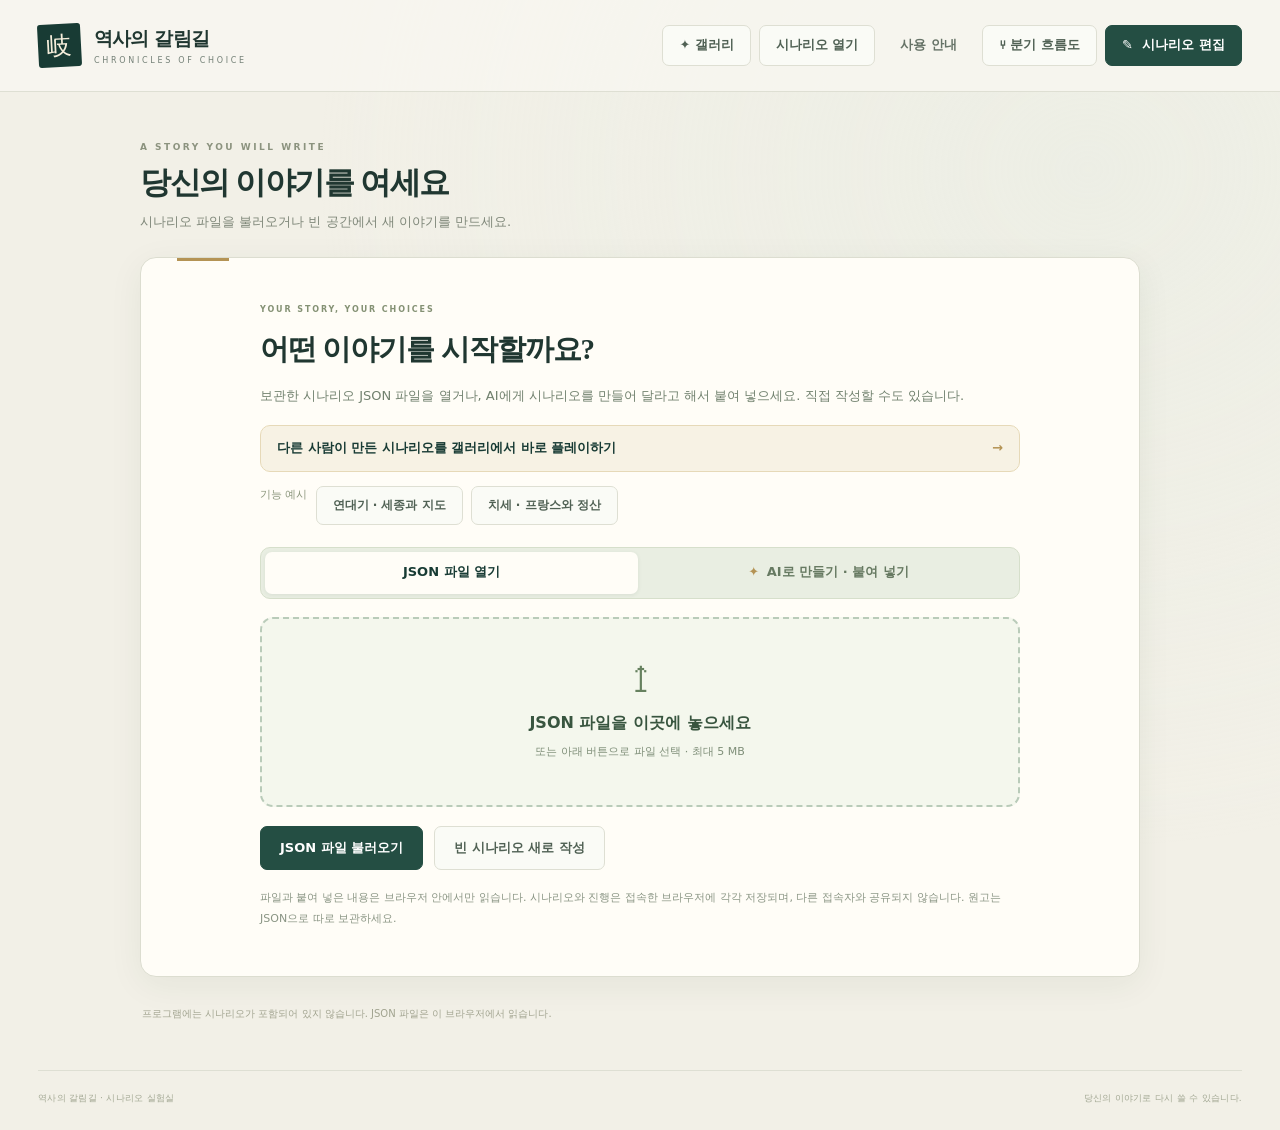
==== commit e4594156: "Add files via upload" ====
--- a/index.html
+++ b/index.html
@@ -4,12 +4,15 @@
   <meta charset="utf-8">
   <meta name="viewport" content="width=device-width, initial-scale=1">
   <meta name="theme-color" content="#173b36">
-  <meta name="description" content="시나리오 JSON을 불러오거나 AI로 만들어 플레이하고, 흐름도에서 사건·선택지·수치·조건을 직접 만드는 선택형 이야기 도구.">
+  <meta name="description" content="연대기·치세 모드와 선택에 따라 바뀌는 지도로 대체역사를 만드세요. 사건·선택지·수치·조건을 흐름도에서 편집하고 JSON으로 공유하는 선택형 게임 도구.">
   <title>역사의 갈림길</title>
   <link rel="stylesheet" href="styles.css">
   <link rel="stylesheet" href="flowchart.css">
   <link rel="stylesheet" href="launcher.css">
   <link rel="stylesheet" href="community.css">
+  <link rel="stylesheet" href="map-view.css">
+  <script>window.va = window.va || function () { (window.vaq = window.vaq || []).push(arguments); };</script>
+  <script defer src="/_vercel/insights/script.js"></script>
 </head>
 <body>
   <header class="masthead">
@@ -20,6 +23,7 @@
     <div class="main-column">
       <section class="scenario-heading"><div><p class="eyebrow">A STORY YOU WILL WRITE</p><h1 id="scenario-title"></h1><p id="scenario-subtitle" class="scenario-subtitle"></p></div><span class="fiction-tag">선택형 이야기</span></section>
       <div id="status-message" class="status-message" role="status" aria-live="polite" hidden></div>
+      <section id="player-map-panel" aria-label="선택으로 바뀌는 지도" hidden><div id="map-reference-tools" class="map-reference-bar"></div><div id="player-map"></div></section>
       <section id="story-panel" class="story-panel" aria-label="현재 사건" tabindex="-1"></section>
       <footer class="story-footer"><span class="keyboard-note">숫자 키 <kbd>1</kbd> <kbd>2</kbd> <kbd>3</kbd> 으로도 선택할 수 있습니다.</span><button class="text-button" id="journal-button">지나온 선택 보기 <span aria-hidden="true">↗</span></button></footer>
       <p class="fiction-note" id="scenario-description"></p>
@@ -39,6 +43,8 @@
   <div class="toast" id="toast" role="status" aria-live="polite" hidden></div>
   <input id="scenario-import" type="file" accept=".json,application/json" hidden>
   <script src="config.js"></script>
+  <script src="map-templates.js"></script>
+  <script src="map-view.js"></script>
   <script src="engine.js"></script>
   <script src="bootstrap.js"></script>
   <script src="flowchart.js"></script>
--- a/flowchart.css
+++ b/flowchart.css
@@ -173,8 +173,24 @@
 .branch-inline-add.branch-button{font-size:10px;padding:6px 9px;background:#f3f8f9}
 .branch-name-help{margin-top:-3px!important}
 .branch-inspector>.branch-field{margin-bottom:12px}
+.branch-mode-notice{flex:none;display:flex;align-items:center;flex-wrap:wrap;gap:6px 14px;padding:10px 16px;border-bottom:1px solid #d8dfc9;background:#f4f6ec;color:#586347;line-height:1.6}
+.branch-mode-notice>strong{font-size:12px}.branch-mode-notice>span{flex:1 1 360px;font-size:11px;overflow-wrap:anywhere}.branch-mode-notice>.branch-button{font-size:11px;white-space:nowrap}
+.branch-mode-card-note{padding:11px;border:1px solid #d8dfc9;border-radius:6px;background:#f4f6ec;color:#586347;font-size:11px;line-height:1.7}
+.branch-reign-membership{margin:7px 0;padding:5px 7px;border-radius:4px;background:#edf1e6;color:#5f6b4e;font-size:10px;line-height:1.5;overflow-wrap:anywhere}
+@media(max-width:740px){.branch-mode-notice{padding:9px 12px;gap:5px 8px}.branch-mode-notice>span{flex-basis:100%;font-size:10px}.branch-mode-notice>strong{font-size:11px}}
 @media(max-width:1300px) and (min-width:741px){.branch-inspector{width:390px}}
 @media(max-width:740px){.branch-random-summary{padding:6px 10px;gap:7px}.branch-random-heading>strong{font-size:10px}.branch-random-heading>span{font-size:8px}.branch-random-rule.branch-button{max-width:190px}.branch-random-edit.branch-button{font-size:9px;padding:5px 6px}}
 @media(max-width:1100px){.branch-intro>span{display:none}.branch-inspector{width:380px;padding:16px}.branch-toolbar{padding:12px 16px}}
 @media(max-width:740px){.branch-toolbar{align-items:flex-start;gap:9px;flex-wrap:wrap;padding:11px 12px}.branch-intro strong{font-size:15px}.branch-controls{gap:4px}.branch-controls .branch-button{font-size:10px;padding:6px 8px}.branch-controls .branch-zoom-button{padding:2px;font-size:18px;width:27px}.branch-zoom{font-size:10px;min-width:33px}.branch-body{flex-direction:column;overflow:auto}.branch-graph-area{flex:none;height:46vh;min-height:250px}.branch-inspector{width:100%;height:auto;min-height:250px;overflow:visible;border-left:0;border-top:1px solid #d8e2e5;padding:16px}.branch-inspector-title{font-size:17px!important}.branch-status{padding:7px 12px;font-size:9px}.branch-legend{padding:8px 10px 5px;gap:5px 12px;font-size:9px}.branch-navigation-hint{padding:0 10px 7px;font-size:9px}.branch-inspector-actions{margin-bottom:16px}}
 @media(prefers-reduced-motion:reduce){.branch-button{transition:none}}
+.v2-condition-editor{margin:14px 0;padding:12px;border:1px solid #d9e2d0;border-radius:8px;background:#f8faf4}
+.v2-condition-editor h3,.v2-territory-editor h3{font-size:13px;margin:0 0 9px}
+.v2-condition-row{display:grid;grid-template-columns:repeat(3,minmax(0,1fr));gap:8px;padding:10px;margin:8px 0;border:1px solid #dce4d6;border-radius:7px;background:#fffef9;align-items:start}
+.v2-condition-row .field{margin:0;font-size:11px}.v2-condition-row .btn{align-self:end;justify-self:start}
+.v2-territory-editor{border:1px solid #d9e1d5;padding:12px;border-radius:8px;background:#f7faf4;margin:13px 0}
+.v2-effect-card{display:grid;grid-template-columns:repeat(2,minmax(0,1fr));gap:9px;padding:12px}.v2-effect-card>.v2-map-picker{grid-column:1/-1}.v2-effect-card>.field{margin:0}
+.v2-map-picker{min-width:0;border-radius:8px;overflow:hidden}.v2-map-picker .map-viewport{height:240px;min-height:180px}.v2-map-picker .map-heading h2{font-size:15px}.v2-map-picker .map-notice,.v2-map-picker .map-legend{display:none}
+.v2-editor-map{min-height:260px;margin:15px 0;min-width:0}.v2-editor-map .map-viewport{height:420px}.v2-province-panel{margin:16px 0}.v2-province-panel h3{margin-bottom:13px}
+.v2-reign-rule{padding:0}.v2-reign-rule>summary{cursor:pointer;padding:13px 16px;font-size:12px;font-weight:600;overflow-wrap:anywhere}.v2-rule-body{padding:0 15px 15px}.v2-rule-body>.toolbar{margin-top:13px}
+.branch-inspector .v2-condition-row,.branch-inspector .v2-effect-card{grid-template-columns:repeat(2,minmax(0,1fr))}.branch-inspector .v2-condition-editor,.branch-inspector .v2-territory-editor{padding:10px;margin:7px 0}.branch-inspector .v2-condition-editor .field input,.branch-inspector .v2-condition-editor .field select,.branch-inspector .v2-territory-editor .field input,.branch-inspector .v2-territory-editor .field select{font-size:11px;padding:7px;min-width:0}.branch-inspector .v2-map-picker .map-viewport{height:190px}
+@media(max-width:650px){.v2-condition-row,.v2-effect-card{grid-template-columns:repeat(2,minmax(0,1fr))}.v2-editor-map .map-viewport{height:300px}.v2-condition-row .field select{font-size:11px;padding:7px}.v2-rule-body{padding:0 10px 12px}}
--- a/community.css
+++ b/community.css
@@ -129,3 +129,9 @@
   .gallery-page .header-actions{width:100%;justify-content:space-between}
   .site-footer{flex-direction:column;gap:6px;padding:20px 16px}
 }
+/* Format badges are derived from database metadata; raw SVG is never loaded here. */
+.scenario-format-badges{display:flex;flex-wrap:wrap;align-items:center;gap:5px;margin:8px 0}
+.scenario-format-badges>span{display:inline-block;font-size:10px;line-height:1.4;padding:3px 6px;border-radius:4px;border:1px solid #d9e1d7;background:#f3f6ed;color:#405a46}
+.scenario-format-badges .format-badge{font-weight:700;background:#e8eee5}
+.scenario-format-badges .mode-badge{background:#e6edf0;color:#385c6e}
+.scenario-format-badges .map-badge{background:#f1eadc;color:#78603c}
--- a/map-view.css
+++ b/map-view.css
@@ -0,0 +1 @@
+.history-map{border:1px solid var(--border,#d9dfd2);border-radius:16px;background:var(--card,#fffdf8);overflow:hidden;margin-bottom:22px}.map-heading{display:flex;align-items:center;justify-content:space-between;gap:12px;padding:16px 18px}.map-heading h2{font-size:18px;margin:5px 0 0}.map-heading h2 small{font:12px sans-serif;color:#778478}.map-toolbar{display:flex;gap:3px;flex-wrap:wrap}.map-toolbar .btn{padding:7px 10px;min-width:36px}.map-viewport{background:#dae6e4;overflow:hidden;touch-action:pan-y}.province-map{width:100%;max-height:440px;display:block;touch-action:none;cursor:grab}.province-map:active{cursor:grabbing}.map-owner{fill:var(--province-color);stroke:#e9eee2;stroke-width:.6;vector-effect:non-scaling-stroke}.map-province:hover .map-owner,.map-province:focus .map-owner,.map-province.selected .map-owner{stroke:#132f2a;stroke-width:2}.map-province:focus{outline:none}.map-layer{stroke:none;pointer-events:none;opacity:.85}.map-diff .map-owner{stroke:#ffd66a;stroke-width:2}.map-marker{fill:#fff8de;stroke:#423721;stroke-width:1;pointer-events:none}.map-label{fill:#152d28;paint-order:stroke;stroke:#fff7dd;stroke-width:2;font:10px sans-serif;text-anchor:middle;pointer-events:none}.map-selection{font-size:13px;padding:12px 18px;color:#364c45;min-height:40px}.map-region-select{display:flex;align-items:center;gap:12px;padding:0 18px 12px;font-size:12px}.map-region-select select{max-width:260px;width:100%;border:1px solid #c6d2c7;padding:7px;border-radius:6px;background:#fff}.map-legend{display:flex;flex-wrap:wrap;gap:8px 14px;padding:0 18px 12px;font-size:11px;color:#52645b}.map-legend span{display:inline-flex;gap:5px;align-items:center}.map-legend i{width:10px;height:10px;border-radius:2px}.map-notice{border-top:1px solid #e0e5d8;padding:10px 18px;font-size:11px;color:#718174}.map-notice summary{cursor:pointer}.map-comparison{padding:0 18px 12px;margin:0;font-size:12px;color:#806523}.mode-badge{display:inline-block;border:1px solid #c8d5c7;border-radius:30px;font-size:11px;padding:4px 10px;margin-bottom:10px;color:#526a5a}.decision-result,.reign-results,.reign-between{background:#f1f4eb;border-left:3px solid #8caa7b;padding:16px 20px;margin-bottom:20px;border-radius:0 10px 10px 0}.decision-result p,.reign-results p,.reign-between p{margin:7px 0;font-size:14px;line-height:1.7}.reign-card{border:1px solid #d4decf;border-radius:12px;padding:20px;margin-top:18px;background:#fffdf7}.reign-card h3{font-size:22px;margin:8px 0 12px}.reign-card.selected{background:#f0f4ed}.reign-part{font-size:12px;letter-spacing:1px;color:var(--part-color,#537b63)}.reign-card .event-body{font-size:15px}.reign-card .choice{margin-top:10px}.reign-settle{width:100%;margin-top:22px;padding:17px;font-size:16px}.reign-card.selected .reign-pick{font-size:14px;color:#4b6d52}.map-reference-bar{display:flex;gap:8px;align-items:center;margin-bottom:9px;flex-wrap:wrap}.map-reference-bar .btn{font-size:12px}.sample-picks{display:flex;gap:8px;flex-wrap:wrap;margin:14px 0}.sample-picks .btn{font-size:12px}.ai-v2-settings{display:grid;grid-template-columns:1fr 1fr;gap:12px}.map-editor-preview .province-map{max-height:340px}@media(max-width:680px){.map-heading{align-items:flex-start;flex-direction:column}.province-map{max-height:320px}.ai-v2-settings{grid-template-columns:1fr}.reign-card{padding:14px}.map-legend{gap:6px 10px}}
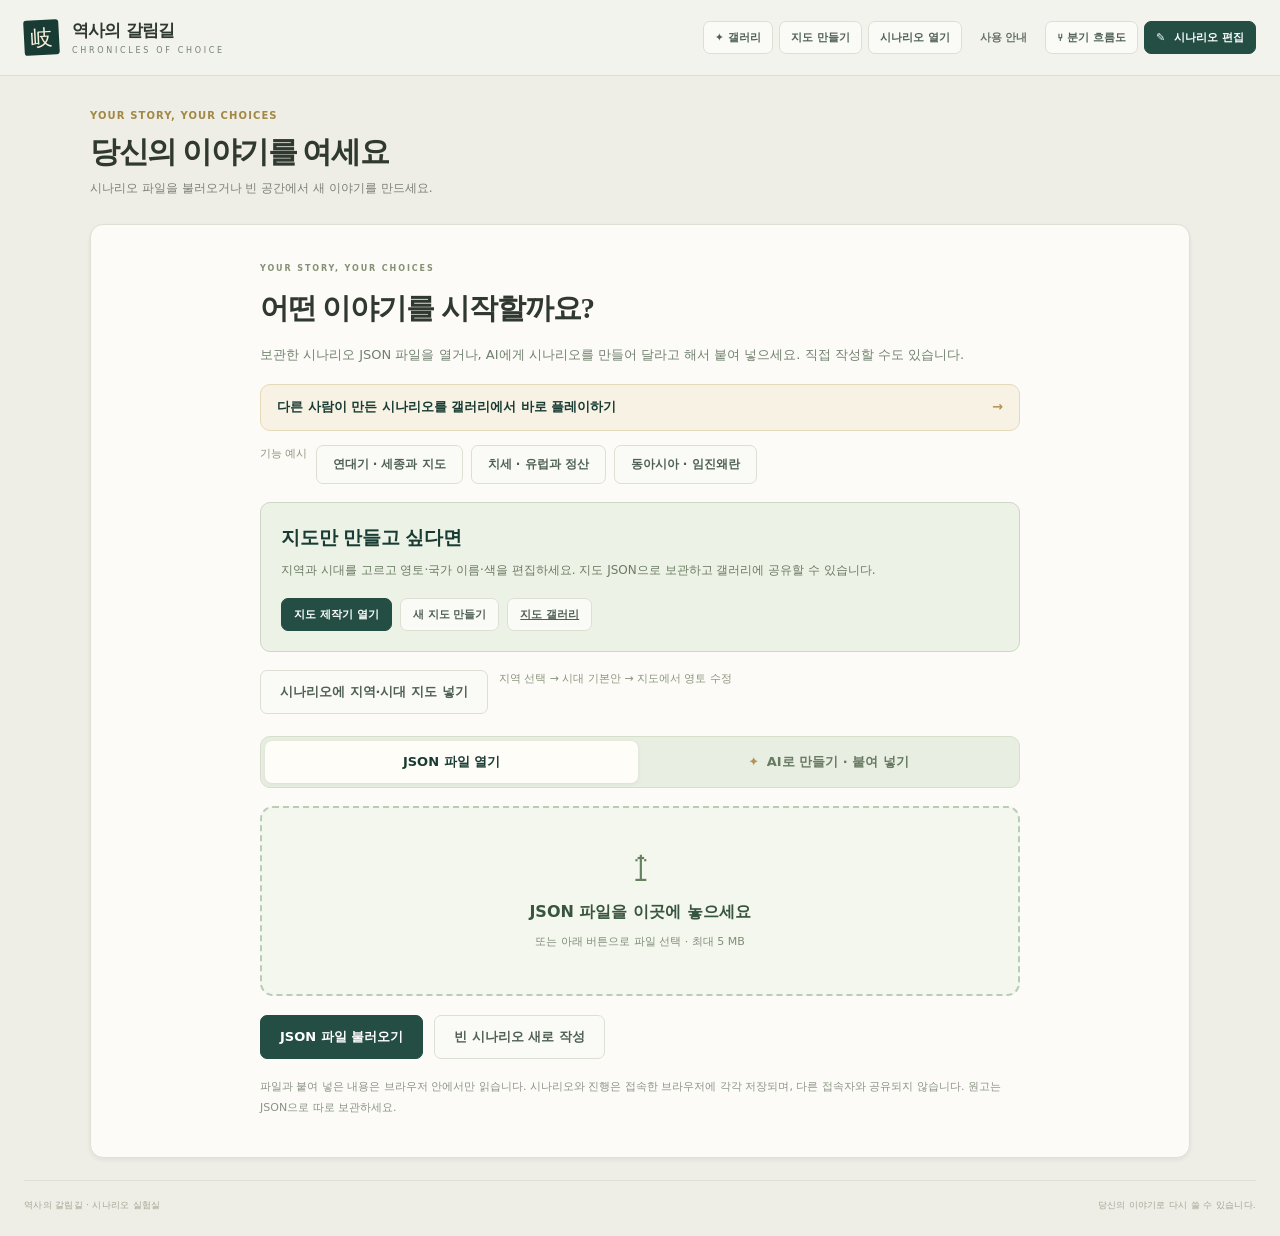
==== commit 8213678d: "Add files via upload" ====
--- a/index.html
+++ b/index.html
@@ -11,30 +11,33 @@
   <link rel="stylesheet" href="launcher.css">
   <link rel="stylesheet" href="community.css">
   <link rel="stylesheet" href="map-view.css">
+  <link rel="stylesheet" href="map-maker.css">
   <script>window.va = window.va || function () { (window.vaq = window.vaq || []).push(arguments); };</script>
   <script defer src="/_vercel/insights/script.js"></script>
 </head>
 <body>
   <header class="masthead">
-    <div class="brand"><span class="brand-mark" aria-hidden="true">岐</span><div><strong>역사의 갈림길</strong><span>CHRONICLES OF CHOICE</span></div></div>
-    <nav class="header-actions" aria-label="게임 도구"><a class="btn secondary" href="gallery.html" data-community-only><span aria-hidden="true">✦</span>&nbsp;갤러리</a><button class="btn secondary" id="open-scenario-button">시나리오 열기</button><button class="btn subtle" id="help-button">사용 안내</button><button class="btn secondary flow-button" id="flow-button"><span aria-hidden="true">⑂</span> 분기 흐름도</button><button class="btn edit-button" id="edit-button"><span aria-hidden="true">✎</span> 시나리오 편집</button></nav>
+    <a class="brand" id="home-link" href="?home=1" aria-label="역사의 갈림길 초기 화면으로"><span class="brand-mark" aria-hidden="true">岐</span><div><strong>역사의 갈림길</strong><span>CHRONICLES OF CHOICE</span></div></a>
+    <nav class="header-actions" aria-label="게임 도구"><a class="btn secondary" href="gallery.html" data-community-only><span aria-hidden="true">✦</span>&nbsp;갤러리</a><button class="btn secondary" id="map-maker-button">지도 만들기</button><button class="btn secondary" id="open-scenario-button">시나리오 열기</button><button class="btn subtle" id="help-button">사용 안내</button><button class="btn secondary flow-button" id="flow-button"><span aria-hidden="true">⑂</span> 분기 흐름도</button><button class="btn edit-button" id="edit-button"><span aria-hidden="true">✎</span> 시나리오 편집</button></nav>
   </header>
   <main class="layout">
-    <div class="main-column">
-      <section class="scenario-heading"><div><p class="eyebrow">A STORY YOU WILL WRITE</p><h1 id="scenario-title"></h1><p id="scenario-subtitle" class="scenario-subtitle"></p></div><span class="fiction-tag">선택형 이야기</span></section>
-      <div id="status-message" class="status-message" role="status" aria-live="polite" hidden></div>
-      <section id="player-map-panel" aria-label="선택으로 바뀌는 지도" hidden><div id="map-reference-tools" class="map-reference-bar"></div><div id="player-map"></div></section>
-      <section id="story-panel" class="story-panel" aria-label="현재 사건" tabindex="-1"></section>
-      <footer class="story-footer"><span class="keyboard-note">숫자 키 <kbd>1</kbd> <kbd>2</kbd> <kbd>3</kbd> 으로도 선택할 수 있습니다.</span><button class="text-button" id="journal-button">지나온 선택 보기 <span aria-hidden="true">↗</span></button></footer>
-      <p class="fiction-note" id="scenario-description"></p>
+    <section class="scenario-heading"><div><p class="eyebrow" id="scenario-mode-label">A STORY YOU WILL WRITE</p><h1 id="scenario-title"></h1><p id="scenario-subtitle" class="scenario-subtitle"></p></div><div class="scenario-actions"><div id="map-reference-tools" class="map-reference-bar" hidden></div><button class="btn secondary" id="restart-button">처음부터</button></div></section>
+    <div id="status-message" class="status-message" role="status" aria-live="polite" hidden></div>
+    <div class="play-workspace">
+      <div class="main-column"><section id="player-map-panel" aria-label="선택으로 바뀌는 지도" hidden><div id="player-map"></div></section></div>
+      <div class="narrative-column">
+        <section id="story-panel" class="story-panel" aria-label="현재 사건" tabindex="-1"></section>
+        <footer class="story-footer"><span class="keyboard-note">숫자 키 <kbd>1</kbd> <kbd>2</kbd> <kbd>3</kbd> 으로도 선택할 수 있습니다.</span><button class="text-button" id="journal-button">전체 선택 기록 <span aria-hidden="true">↗</span></button></footer>
+        <aside class="sidebar" aria-label="국가 현황과 선택 기록">
+      <section class="country-card"><div class="small-label">STATE OF THE NATION</div><div class="country-title"><span>국가 현황</span><span class="seal" aria-hidden="true">史</span></div><div class="turn-label" id="turn-label"></div><div id="stats-panel" class="stats-panel"></div><div id="risk-summary" class="risk-summary" hidden></div></section>
+      <section class="timeline-card" aria-labelledby="timeline-heading"><div class="section-label"><h2 id="timeline-heading">갈림길 기록</h2><span id="timeline-count" class="counter">0</span></div><div id="timeline-panel" class="timeline-panel"></div><p class="timeline-note" id="timeline-note"></p></section>
+      <section class="memory-card"><div class="section-label"><h2>역사가 기억하는 것</h2><span id="flags-count" class="counter">0</span></div><div id="flags-panel"></div></section>
+      <section class="save-card"><div class="save-buttons"><button class="btn secondary" id="save-button">진행 저장</button><button class="btn secondary" id="load-button">불러오기</button></div><p id="save-status" class="save-caption"></p></section>
+      <section class="collection-card"><button id="collection-button" class="collection-button"><span><span class="small-label">YOUR CHRONICLES</span><strong>발견한 결말</strong></span><span id="ending-count">0 / 0 <span aria-hidden="true">→</span></span></button></section>
+        </aside>
+      </div>
     </div>
-    <aside class="sidebar" aria-label="국가 현황">
-      <section class="country-card"><div class="small-label">STATE OF THE NATION</div><div class="country-title"><span>국가 현황</span><span class="seal" aria-hidden="true">史</span></div><div class="turn-label" id="turn-label"></div><div id="stats-panel" class="stats-panel"></div><div id="risk-summary" class="risk-summary" hidden></div></section>
-      <section class="memory-card"><div class="section-label"><h2>역사가 기억하는 것</h2><span id="flags-count" class="counter">0</span></div><div id="flags-panel"></div></section>
-      <section class="save-card"><div class="save-buttons"><button class="btn secondary" id="save-button">진행 저장</button><button class="btn secondary" id="load-button">불러오기</button></div><button class="btn restart-button" id="restart-button">처음부터 다시</button><p id="save-status" class="save-caption"></p></section>
-      <section class="collection-card"><button id="collection-button" class="collection-button"><span><span class="small-label">YOUR CHRONICLES</span><strong>발견한 결말</strong></span><span id="ending-count">0 / 0 <span aria-hidden="true">→</span></span></button></section>
-      <p class="sidebar-note">선택에는 대가가 있습니다.<br>어떤 역사를 남길지는 당신의 몫입니다.</p>
-    </aside>
+    <section class="play-guide" aria-labelledby="play-guide-title"><h2 id="play-guide-title">선택으로 역사를 만들어 갑니다</h2><div id="play-guide-content"></div><p class="fiction-note" id="scenario-description"></p></section>
   </main>
   <footer class="site-footer"><span>역사의 갈림길 · 시나리오 실험실</span><span>당신의 이야기로 다시 쓸 수 있습니다.</span></footer>
   <dialog id="editor-dialog" class="editor-dialog" aria-label="시나리오 편집"><div id="editor-root"></div></dialog>
@@ -44,12 +47,16 @@
   <input id="scenario-import" type="file" accept=".json,application/json" hidden>
   <script src="config.js"></script>
   <script src="map-templates.js"></script>
+  <script src="map-regions.js"></script>
   <script src="map-view.js"></script>
   <script src="engine.js"></script>
+  <script src="map-document.js"></script>
   <script src="bootstrap.js"></script>
   <script src="flowchart.js"></script>
   <script src="editor.js"></script>
+  <script src="map-maker.js"></script>
   <script src="ai-helper.js"></script>
+  <script src="program-download.js"></script>
   <script src="app.js"></script>
   <script src="community-bridge.js"></script>
 </body>
--- a/styles.css
+++ b/styles.css
@@ -13,3 +13,126 @@
 .name-setup{padding:23px 0 12px;max-width:620px}.name-setup h2{font-family:"Batang",serif;font-size:29px;letter-spacing:-1px;line-height:1.5;margin:14px 0}.name-setup>p{font-size:13px;color:#7c866f;margin-bottom:27px}.name-field{max-width:420px;margin-bottom:8px}.name-field input{padding:14px;font-size:17px;border:1px solid #cbd7c3;border-radius:8px;background:#fffef9;color:var(--ink);width:100%}.name-setup .toolbar{margin:24px 0 12px}.name-setup .small{font-size:11px;color:var(--muted)}.name-error{color:#a34f3d;background:#fff1e9;border-radius:6px;padding:10px 13px;font-size:12px;margin-top:14px}
 .choice-encounter{display:block;font-size:10px;color:#6d5c91;margin-top:6px;line-height:1.6}.encounter-notice{display:flex;align-items:baseline;gap:10px;flex-wrap:wrap;border:1px solid #d8cee4;border-radius:7px;background:#f3eef8;color:#6c5682;padding:10px 13px;font-size:11px;margin-bottom:21px}.encounter-notice strong{font-size:12px;flex-shrink:0}.risk-summary .encounter-label{color:#6c5682;margin-top:7px}.empty-authoring{padding:28px 0;max-width:600px}.empty-authoring h2{font-family:"Batang",serif;font-size:27px;margin:15px 0}.empty-authoring p{font-size:13px;color:#7a846f;line-height:1.9}.empty-authoring .toolbar{margin-top:24px}
 @media(max-width:540px){.masthead{height:auto;min-height:73px;flex-wrap:wrap;padding:12px 16px}.header-actions{width:100%;justify-content:flex-end;gap:5px}.header-actions .flow-button{font-size:10px;padding:9px 7px}.editor-dialog.flowchart-mode .editor-top{padding:10px 12px 5px}.editor-dialog.flowchart-mode .editor-top p{font-size:10px}.editor-dialog.flowchart-mode .editor-nav{padding:5px 10px}.editor-dialog.flowchart-mode .editor-nav button{font-size:10px;padding:6px 8px}}
+
+/* The player uses the same reading order on screen and on small devices:
+   scenario heading, map, current decision, state, and choice record. */
+body{background:#eeede6;color:#30392f}
+body .masthead{min-height:76px;height:auto;padding:14px max(24px,calc((100vw - 1440px)/2));background:#f5f4eee8;gap:16px;flex-wrap:wrap}
+body .brand-mark{width:35px;height:35px;font-size:22px}
+body .brand strong{font-size:17px}
+body .header-actions{gap:6px;flex-wrap:wrap}
+body .header-actions .btn{padding:8px 11px;font-size:11px}
+body .layout{display:block;max-width:1440px;width:calc(100% - 48px);margin:0 auto;padding:27px 0 22px}
+body .scenario-heading{align-items:flex-end;margin:0 0 20px;gap:20px}
+body .scenario-heading>div:first-child{min-width:0;max-width:860px}
+body .scenario-heading h1{font-size:30px;margin-bottom:5px}
+body .scenario-heading .eyebrow{letter-spacing:1.1px;color:#a08945;font-size:10px}
+body .scenario-subtitle{font-size:12px;color:#7d8175;line-height:1.8;white-space:pre-line}
+.scenario-actions{display:flex;align-items:center;justify-content:flex-end;gap:8px;flex-wrap:wrap;flex-shrink:0}
+body .scenario-actions .btn{padding:8px 12px;font-size:11px;white-space:nowrap}
+body .scenario-actions .map-reference-bar{margin:0}
+body .scenario-actions .map-reference-bar small{display:none}
+body .scenario-actions .btn[aria-pressed=true]{background:#eee3ba;border-color:#bfaa5d;color:#6f582b}
+.play-workspace{display:grid;grid-template-columns:minmax(0,1.5fr) minmax(360px,1fr);gap:20px;align-items:start}
+body .main-column{min-width:0;position:sticky;top:18px}
+.narrative-column{min-width:0}
+body .narrative-column .story-panel{padding:21px 22px 23px;border-radius:13px;box-shadow:0 2px 4px #343c2410;background:#fcfbf7;border-color:#dfdfd5}
+body .narrative-column .story-panel:before{display:none}
+body .narrative-column .event-meta{font-size:10px;margin-bottom:9px;gap:7px}
+body .narrative-column .event-title{font-size:24px;line-height:1.45;margin:7px 0 11px}
+body .narrative-column .event-body{font-size:13px;line-height:1.85;margin-bottom:14px}
+body .narrative-column .speaker-line{margin-bottom:12px;gap:8px}
+body .narrative-column .portrait{height:29px;width:29px;font-size:14px}
+body .narrative-column .speaker-caption{display:none}
+body .narrative-column .speaker-name{font-size:11px;color:#8c7947}
+body .narrative-column .choices{gap:8px}
+body .narrative-column .choice{padding:12px 11px;gap:10px;border-radius:8px;background:#f8f7f1}
+body .narrative-column .choice:hover:not(:disabled){transform:none;background:#f0f4e8}
+body .narrative-column .choice-title{font-size:13px;line-height:1.65}
+body .narrative-column .choice-description{font-size:11px;line-height:1.7}
+body .narrative-column .choice-effects{font-size:10px;gap:3px 7px;margin-top:4px}
+body .narrative-column .choice-arrow{font-size:15px}
+body .narrative-column .mode-badge{font-size:9px;margin-bottom:10px;padding:3px 8px;background:#f2f2e9;border-color:#dedfd1}
+body .narrative-column .reign-card{border-radius:9px;background:#f6f5ef;padding:12px 13px;margin-top:10px;border-left:3px solid var(--part-color,#537b63)}
+body .narrative-column .reign-card h3{font-size:16px;line-height:1.6;margin:6px 0 7px}
+body .narrative-column .reign-card .event-body{font-size:12px;margin-bottom:8px}
+body .narrative-column .reign-part{font-size:10px;letter-spacing:0;font-weight:700}
+body .narrative-column .reign-card.selected{background:#f1f4ec}
+body .narrative-column .reign-card .choice{padding:9px;margin-top:7px;background:#fffdf8}
+body .narrative-column .reign-card .reign-pick{font-size:12px;margin:8px 0 2px;line-height:1.7}
+body .narrative-column .reign-card-heading{display:flex;justify-content:space-between;align-items:center;gap:10px}
+body .narrative-column .reign-decided{font-size:9px;font-weight:700;color:#63816c;white-space:nowrap}
+body .narrative-column .reign-card.selected{padding:10px 12px}
+body .narrative-column .reign-card.selected h3{font-size:12px;margin:4px 0 3px;font-weight:500;color:#878b7e}
+body .narrative-column .reign-card.selected .reign-pick{font-size:12px;font-weight:700;margin:3px 0 2px;line-height:1.65}
+body .narrative-column .reign-card.selected .choice-effects{margin-top:2px;font-size:9px}
+body .narrative-column .reign-choice-result{font-size:11px;color:#717969;line-height:1.75;margin:5px 0 0;white-space:pre-wrap;overflow-wrap:anywhere}
+body .narrative-column .reign-responses{border-left:3px solid #b3a1ba;background:#f4f0f5;font-size:12px;padding:11px 13px;margin-bottom:12px;border-radius:0 7px 7px 0}
+body .narrative-column .reign-responses p{font-size:12px;margin:5px 0;line-height:1.75}
+body .narrative-column .reign-settle{font-size:12px;padding:11px 13px;margin-top:14px;min-height:42px}
+body .narrative-column .decision-result,body .narrative-column .reign-results,body .narrative-column .reign-between{font-size:12px;padding:11px 13px;margin-bottom:12px;border-radius:0 7px 7px 0}
+body .narrative-column .decision-result p,body .narrative-column .reign-results p,body .narrative-column .reign-between p{font-size:12px;margin:5px 0;line-height:1.75}
+body .narrative-column .story-footer{margin:11px 1px 13px;gap:8px;flex-wrap:wrap}
+body .narrative-column .keyboard-note{font-size:9px}
+body .narrative-column .sidebar{display:block;padding:0}
+body .narrative-column .country-card{padding:16px 18px;border:1px solid #dedfd3;border-radius:12px;background:#fcfbf7}
+body .narrative-column .country-card>.small-label,body .narrative-column .country-card .seal{display:none}
+body .narrative-column .country-title{font-family:inherit;font-size:12px;margin:0 0 4px;color:#747a6d}
+body .narrative-column .turn-label{font-size:10px;margin:0 0 12px;line-height:1.6}
+body .narrative-column .stats-panel{grid-template-columns:repeat(2,minmax(0,1fr));gap:12px 16px}
+body .narrative-column .stat-top{margin-bottom:5px;gap:5px}
+body .narrative-column .stat-name{font-size:11px}
+body .narrative-column .stat-number{font-family:inherit;font-size:12px;font-weight:700;white-space:nowrap}
+body .narrative-column .stat-number small{font-size:9px;font-weight:400;margin-left:3px}
+body .narrative-column .stat-number .stat-delta{color:#507658;margin-left:5px;font-size:9px}
+body .narrative-column .stat-number .stat-delta.down{color:#ab6954}
+body .narrative-column .stat-track{height:5px;background:#e7e8df}
+body .narrative-column .stat-help{display:none}
+body .narrative-column .risk-summary{padding:9px 10px;margin-top:13px;font-size:10px}
+.timeline-card{padding:17px 18px;background:#fcfbf7;border:1px solid #dedfd3;border-radius:12px;margin-top:13px}
+.timeline-card .section-label{margin-bottom:7px}
+.timeline-panel{max-height:420px;overflow:auto;scrollbar-width:thin;padding-right:3px}
+.timeline-entry{display:grid;grid-template-columns:46px minmax(0,1fr);gap:9px;padding:12px 0;border-bottom:1px solid #e5e5dc}
+.timeline-entry:last-child{border-bottom:0}
+.timeline-date{font-size:10px;line-height:1.8;color:#939384;overflow-wrap:anywhere}
+.timeline-copy{min-width:0}
+.timeline-copy h3{font-size:12px;line-height:1.65;margin:0 0 4px;font-weight:700}
+.timeline-copy p{font-size:11px;line-height:1.8;color:#838878;margin:3px 0;overflow-wrap:anywhere}
+.timeline-entry.current h3{color:#6d6748}
+.timeline-entry.current .timeline-date{color:#9b7b32;font-weight:700}
+.timeline-entry.upcoming h3{color:#85897d;font-weight:500}
+.timeline-entry .timeline-part{display:inline-block;font-size:9px;background:var(--part-color,#65785c);color:white;border-radius:10px;padding:0 5px;margin-right:5px;line-height:1.7;vertical-align:1px}
+.timeline-entry .historical-mark{color:#9c8145;margin-right:5px;font-size:9px}
+.timeline-note{font-size:10px;line-height:1.8;color:#939585;margin:9px 0 0}
+body .narrative-column .memory-card{padding:18px 2px 15px}
+body .narrative-column .memory-card .section-label{margin-bottom:9px}
+body .narrative-column .save-card{padding:15px 0 14px}
+body .narrative-column .collection-card{margin-top:10px}
+body .play-guide{margin-top:24px;padding:23px 25px;background:#fcfbf7;border:1px solid #dedfd3;border-radius:13px}
+.play-guide h2{font-size:17px;margin:0 0 12px}
+.play-guide ul{margin:0;padding-left:18px;max-width:1000px}
+.play-guide li{font-size:12px;line-height:1.95;color:#64705e;margin:5px 0}
+body .play-guide .fiction-note{margin:15px 0 0;font-size:11px;color:#8f9382;max-width:1100px}
+body .site-footer{max-width:1440px;width:calc(100% - 48px);margin:0 auto;padding:17px 0 23px}
+body:not(.has-player-map) .main-column{display:none}
+body:not(.has-player-map) .play-workspace{display:block}
+body:not(.has-player-map) .narrative-column{max-width:900px;margin:0 auto}
+body:not(.has-player-map) .narrative-column .story-panel{padding:29px 34px}
+body:not(.has-player-map) .narrative-column .sidebar{display:grid;grid-template-columns:repeat(2,minmax(0,1fr));gap:14px;align-items:start}
+body:not(.has-player-map) .narrative-column .timeline-card{margin-top:0;grid-column:2;grid-row:span 3}
+body:not(.has-player-map) .narrative-column .memory-card{padding:10px 3px}
+body.empty-workspace .layout{display:block;max-width:1100px;padding-top:32px}
+body.empty-workspace .narrative-column{max-width:none}
+a.brand{color:inherit;text-decoration:none;border-radius:4px}
+a.brand:hover strong{color:var(--green)}
+body.is-home .main-column,body.is-home .story-footer{display:none}
+.home-resume{display:flex;align-items:center;justify-content:space-between;gap:18px;padding:18px 20px;margin-bottom:24px;border:1px solid var(--line);border-radius:9px;background:#f0f4e9}
+.home-resume p{font-size:12px;color:var(--muted);margin:4px 0 0}
+.home-resume .btn{flex-shrink:0;text-decoration:none}
+@media(max-width:540px){.home-resume{align-items:flex-start;flex-direction:column}}
+body.empty-workspace .narrative-column .sidebar,body.empty-workspace .scenario-actions,body.empty-workspace .play-guide{display:none}
+body.empty-workspace .narrative-column .story-panel{padding:30px 35px}
+@media(min-width:1600px){.play-workspace{grid-template-columns:minmax(0,1.65fr) minmax(400px,1fr);gap:25px}body .layout{padding-top:34px}}
+@media(max-width:1000px){body .masthead{padding:13px 20px}.play-workspace{grid-template-columns:minmax(0,1.15fr) minmax(340px,1fr);gap:14px}body .layout{width:calc(100% - 32px)}body .scenario-heading h1{font-size:27px}body .narrative-column .story-panel{padding:18px}body .narrative-column .event-body{font-size:12px}}
+@media(max-width:800px){body .layout{padding-top:23px}body .scenario-heading{align-items:flex-start;flex-wrap:wrap;gap:12px;margin-bottom:16px}.scenario-actions{width:100%;justify-content:flex-end}.play-workspace{display:block}body .main-column{position:static}body .narrative-column .story-panel{padding:23px}body .narrative-column .event-body{font-size:14px}.narrative-column{margin-top:14px}body .site-footer{width:calc(100% - 32px)}body .play-guide{padding:20px}body .narrative-column .keyboard-note{display:none}}
+@media(max-width:540px){body .masthead{padding:12px 16px;gap:12px}body .header-actions{justify-content:flex-start}body .header-actions .btn{padding:7px 8px;font-size:10px}body .scenario-heading h1{font-size:25px}body .scenario-subtitle{font-size:11px}body .narrative-column .story-panel,body:not(.has-player-map) .narrative-column .story-panel{padding:21px 18px}body .narrative-column .event-title{font-size:23px}body .narrative-column .choice-title{font-size:13px}body .narrative-column .sidebar,body:not(.has-player-map) .narrative-column .sidebar{display:block}body:not(.has-player-map) .narrative-column .timeline-card{margin-top:13px}body .narrative-column .stats-panel{grid-template-columns:repeat(2,minmax(0,1fr))}body .narrative-column .country-card,body .timeline-card{padding:16px}body .play-guide{padding:18px}body.empty-workspace .narrative-column .story-panel{padding:24px 18px}body.empty-workspace .narrative-column .sidebar{display:none}.timeline-panel{max-height:360px}}
--- a/community.css
+++ b/community.css
@@ -135,3 +135,5 @@
 .scenario-format-badges .format-badge{font-weight:700;background:#e8eee5}
 .scenario-format-badges .mode-badge{background:#e6edf0;color:#385c6e}
 .scenario-format-badges .map-badge{background:#f1eadc;color:#78603c}
+/* Shared maps retain gallery moderation and have a separate content filter. */
+.gallery-kind{display:flex;align-items:center;gap:12px;margin:8px 0 22px;font-weight:700}.gallery-kind select{min-width:180px;padding:10px;border:1px solid #d9d6cc;border-radius:8px;background:#fffdf8;color:inherit;font:inherit}.map-only-badge{background:#e2eee8;color:#234e42;border-radius:5px;padding:3px 7px;font-size:12px}.gallery-map-preview{margin:20px 0}.gallery-map-preview .map-heading{padding:15px}.gallery-map-preview .map-heading h2{font-size:17px}.gallery-map-preview .map-viewport{max-height:450px}.gallery-map-preview .map-notice{font-size:12px}.detail-dialog:has(.gallery-map-preview){width:min(1000px,calc(100vw - 28px))}
--- a/map-view.css
+++ b/map-view.css
@@ -1 +1,2 @@
-.history-map{border:1px solid var(--border,#d9dfd2);border-radius:16px;background:var(--card,#fffdf8);overflow:hidden;margin-bottom:22px}.map-heading{display:flex;align-items:center;justify-content:space-between;gap:12px;padding:16px 18px}.map-heading h2{font-size:18px;margin:5px 0 0}.map-heading h2 small{font:12px sans-serif;color:#778478}.map-toolbar{display:flex;gap:3px;flex-wrap:wrap}.map-toolbar .btn{padding:7px 10px;min-width:36px}.map-viewport{background:#dae6e4;overflow:hidden;touch-action:pan-y}.province-map{width:100%;max-height:440px;display:block;touch-action:none;cursor:grab}.province-map:active{cursor:grabbing}.map-owner{fill:var(--province-color);stroke:#e9eee2;stroke-width:.6;vector-effect:non-scaling-stroke}.map-province:hover .map-owner,.map-province:focus .map-owner,.map-province.selected .map-owner{stroke:#132f2a;stroke-width:2}.map-province:focus{outline:none}.map-layer{stroke:none;pointer-events:none;opacity:.85}.map-diff .map-owner{stroke:#ffd66a;stroke-width:2}.map-marker{fill:#fff8de;stroke:#423721;stroke-width:1;pointer-events:none}.map-label{fill:#152d28;paint-order:stroke;stroke:#fff7dd;stroke-width:2;font:10px sans-serif;text-anchor:middle;pointer-events:none}.map-selection{font-size:13px;padding:12px 18px;color:#364c45;min-height:40px}.map-region-select{display:flex;align-items:center;gap:12px;padding:0 18px 12px;font-size:12px}.map-region-select select{max-width:260px;width:100%;border:1px solid #c6d2c7;padding:7px;border-radius:6px;background:#fff}.map-legend{display:flex;flex-wrap:wrap;gap:8px 14px;padding:0 18px 12px;font-size:11px;color:#52645b}.map-legend span{display:inline-flex;gap:5px;align-items:center}.map-legend i{width:10px;height:10px;border-radius:2px}.map-notice{border-top:1px solid #e0e5d8;padding:10px 18px;font-size:11px;color:#718174}.map-notice summary{cursor:pointer}.map-comparison{padding:0 18px 12px;margin:0;font-size:12px;color:#806523}.mode-badge{display:inline-block;border:1px solid #c8d5c7;border-radius:30px;font-size:11px;padding:4px 10px;margin-bottom:10px;color:#526a5a}.decision-result,.reign-results,.reign-between{background:#f1f4eb;border-left:3px solid #8caa7b;padding:16px 20px;margin-bottom:20px;border-radius:0 10px 10px 0}.decision-result p,.reign-results p,.reign-between p{margin:7px 0;font-size:14px;line-height:1.7}.reign-card{border:1px solid #d4decf;border-radius:12px;padding:20px;margin-top:18px;background:#fffdf7}.reign-card h3{font-size:22px;margin:8px 0 12px}.reign-card.selected{background:#f0f4ed}.reign-part{font-size:12px;letter-spacing:1px;color:var(--part-color,#537b63)}.reign-card .event-body{font-size:15px}.reign-card .choice{margin-top:10px}.reign-settle{width:100%;margin-top:22px;padding:17px;font-size:16px}.reign-card.selected .reign-pick{font-size:14px;color:#4b6d52}.map-reference-bar{display:flex;gap:8px;align-items:center;margin-bottom:9px;flex-wrap:wrap}.map-reference-bar .btn{font-size:12px}.sample-picks{display:flex;gap:8px;flex-wrap:wrap;margin:14px 0}.sample-picks .btn{font-size:12px}.ai-v2-settings{display:grid;grid-template-columns:1fr 1fr;gap:12px}.map-editor-preview .province-map{max-height:340px}@media(max-width:680px){.map-heading{align-items:flex-start;flex-direction:column}.province-map{max-height:320px}.ai-v2-settings{grid-template-columns:1fr}.reign-card{padding:14px}.map-legend{gap:6px 10px}}
+.history-map{border:1px solid var(--border,#deddd5);border-radius:14px;background:var(--card,#fffdf8);overflow:hidden;margin-bottom:22px;box-shadow:0 2px 8px #302b1710}.map-heading{display:flex;align-items:center;justify-content:space-between;gap:12px;padding:14px 16px}.map-heading .small-label{font-size:10px;letter-spacing:.1em;color:#94814f}.map-heading h2{font-size:16px;margin:4px 0 0}.map-heading h2 small{display:inline-block;font:11px sans-serif;color:#8a8a7b;margin-left:5px}.map-zoom-status{font-size:11px;color:#777467;font-variant-numeric:tabular-nums}.map-viewport{position:relative;background:#c4d6df;overflow:hidden;touch-action:none;isolation:isolate}.province-map{width:100%;height:auto;aspect-ratio:var(--map-aspect,1.8);max-height:590px;display:block;touch-action:none;cursor:grab;user-select:none;-webkit-user-select:none}.province-map:active{cursor:grabbing}.map-toolbar{position:absolute;right:12px;top:12px;display:flex;flex-direction:column;align-items:flex-end;gap:5px;z-index:2}.map-toolbar .btn{display:block;padding:6px 9px;min-width:32px;min-height:30px;border:1px solid #d4d3ca;border-radius:6px;background:#fffdf8f5;color:#494b40;box-shadow:0 1px 3px #172e3320;line-height:1.2;font-size:11px}.map-toolbar .btn[data-map-tool=in],.map-toolbar .btn[data-map-tool=out]{font:600 19px/1 sans-serif;min-width:32px;padding:4px 8px}.map-toolbar .btn:hover,.map-toolbar .btn[aria-pressed=true]{background:#eee8d4;border-color:#b29a55}.map-toolbar .btn:disabled{opacity:.5}.map-land{fill:#d0cdb8;pointer-events:none}.map-water{fill:#c4d6df;pointer-events:none}.map-rivers{fill:none;stroke:#94b9cd;stroke-width:.45;opacity:.7;pointer-events:none}.map-province{fill:var(--province-color,#a6b5a4);stroke:#f2eee1;stroke-width:.6;stroke-opacity:.8;cursor:pointer}.map-dense .map-province{stroke:#ece8d6;stroke-width:.25;stroke-opacity:.6}.map-province:hover,.map-province:focus,.map-province.selected{stroke:#253b3c;stroke-width:1.8;stroke-opacity:1}.map-province:focus{outline:none}.map-province.map-diff{stroke:#e1b557;stroke-width:1.9;stroke-opacity:1}.map-province.map-diff.selected{stroke:#5d3d09;stroke-width:2.5}.map-layer{stroke:none;pointer-events:none;opacity:.7}.map-label{fill:#27372d;paint-order:stroke;stroke:#fff8e3;font:11px sans-serif;font-weight:600;text-anchor:middle;pointer-events:none;stroke-linejoin:round}.map-hover{position:absolute;left:10px;bottom:32px;max-width:calc(100% - 90px);background:#fffdf6ee;border:1px solid #d2d1bc;border-radius:6px;padding:6px 9px;font-size:11px;line-height:1.5;color:#38483e;pointer-events:none;box-shadow:0 2px 7px #22352c1c;z-index:2}.map-hover[hidden]{display:none}.map-gesture-hint{position:absolute;left:10px;bottom:9px;background:#fffdf6c9;color:#52646a;border-radius:4px;padding:3px 6px;font-size:10px;pointer-events:none}.map-selection{font-size:12px;padding:11px 16px 8px;color:#465447;min-height:36px;line-height:1.5}.map-region-select{display:flex;align-items:end;flex-wrap:wrap;gap:8px 10px;padding:0 16px 12px;font-size:11px}.map-region-select label{display:flex;flex-direction:column;gap:4px;flex:1 1 145px}.map-region-select .map-search-label[hidden]{display:none}.map-region-select select,.map-region-select input{max-width:100%;width:100%;min-width:0;border:1px solid #d4d5c9;padding:7px 8px;border-radius:6px;background:#fffef9;color:#3c4a40;font-size:12px;min-height:33px}.map-search-count{flex:1 0 100%;color:#8b8a7b;font-size:10px}.map-legend{display:flex;flex-wrap:wrap;gap:5px 10px;padding:0 16px 11px;max-height:96px;overflow-y:auto;scrollbar-width:thin}.map-country-key{display:inline-flex;align-items:center;gap:4px;padding:0;border:0;border-radius:0;background:transparent;color:#77796c;font:10px/1.5 sans-serif;text-align:left;cursor:pointer}.map-country-key:hover{color:#2b483b;text-decoration:underline}.map-country-key i{display:inline-block;width:8px;height:8px;border-radius:2px;flex-shrink:0}.map-notice{border-top:1px solid #e7e4d9;padding:9px 16px;font-size:10px;color:#8a8a79;line-height:1.65}.map-notice summary{cursor:pointer}.map-notice p{margin:6px 0}.map-notice a{color:#657c77}.map-comparison{padding:0 16px 11px;margin:0;font-size:11px;color:#95803f}.map-comparison[hidden]{display:none}.mode-badge{display:inline-block;border:1px solid #c8d5c7;border-radius:30px;font-size:11px;padding:4px 10px;margin-bottom:10px;color:#526a5a}.decision-result,.reign-results,.reign-between{background:#f1f4eb;border-left:3px solid #8caa7b;padding:16px 20px;margin-bottom:20px;border-radius:0 10px 10px 0}.decision-result p,.reign-results p,.reign-between p{margin:7px 0;font-size:14px;line-height:1.7}.reign-card{border:1px solid #d4decf;border-radius:12px;padding:20px;margin-top:18px;background:#fffdf7}.reign-card h3{font-size:22px;margin:8px 0 12px}.reign-card.selected{background:#f0f4ed}.reign-part{font-size:12px;letter-spacing:1px;color:var(--part-color,#537b63)}.reign-card .event-body{font-size:15px}.reign-card .choice{margin-top:10px}.reign-settle{width:100%;margin-top:22px;padding:17px;font-size:16px}.reign-card.selected .reign-pick{font-size:14px;color:#4b6d52}.map-reference-bar{display:flex;gap:8px;align-items:center;margin-bottom:9px;flex-wrap:wrap}.map-reference-bar .btn{font-size:12px}.sample-picks{display:flex;gap:8px;flex-wrap:wrap;margin:14px 0}.sample-picks .btn{font-size:12px}.ai-v2-settings{display:grid;grid-template-columns:1fr 1fr;gap:12px}.map-editor-preview .province-map{max-height:420px}@media(max-width:680px){.map-heading{padding:11px 12px}.map-heading h2{font-size:14px}.province-map{max-height:420px;min-height:235px;aspect-ratio:1.35}.map-toolbar{right:8px;top:8px;gap:4px}.map-toolbar .btn{font-size:10px;min-height:27px;padding:5px 7px}.map-region-select,.map-selection,.map-legend{padding-left:12px;padding-right:12px}.ai-v2-settings{grid-template-columns:1fr}.reign-card{padding:14px}.map-legend{gap:5px 8px;max-height:75px}}
+.map-country-label{fill:#26382f;paint-order:stroke;stroke:#faf4dc;font:11px sans-serif;font-weight:700;text-anchor:middle;pointer-events:none;stroke-linejoin:round;letter-spacing:.025em}.map-license-notice{display:block;margin-top:8px;color:#747765;line-height:1.75}.map-notice .map-source-list{margin-top:9px;border-top:1px solid #e3dfd0;padding-top:8px}.map-source-list summary{color:#68776b}.map-source-list ul{max-height:280px;overflow-y:auto;scrollbar-width:thin;margin:8px 0 0;padding:0 0 0 18px}.map-source-list li{padding:7px 2px;overflow-wrap:anywhere;border-bottom:1px solid #e9e6dc}.map-source-list li:last-child{border-bottom:0}
--- a/map-maker.css
+++ b/map-maker.css
@@ -0,0 +1,54 @@
+/* The territory editor also works as a map-only workspace. */
+.map-maker-entry { margin: 18px 0; padding: 20px; border: 1px solid #ccd8c5; border-radius: 10px; background: #edf2e6; }
+.map-maker-entry strong { font-family: "Batang", serif; font-size: 19px; color: var(--deep); }
+.map-maker-entry p { max-width: 760px; margin: 7px 0 16px; color: #6b7b63; font-size: 12px; line-height: 1.8; }
+.map-maker-entry .toolbar { margin-bottom: 0; }
+.editor-dialog.map-maker-mode { width: min(1380px, 97vw); max-width: 97vw; }
+.map-maker-mode .editor-top { display: flex; align-items: flex-start; justify-content: space-between; gap: 18px; padding: 15px 20px 12px; }
+.map-maker-mode .editor-top > div:first-child { max-width: 620px; }
+.map-maker-mode .editor-top h2 { font-size: 21px; }
+.map-maker-mode .editor-top .toolbar { margin: 0; justify-content: flex-end; }
+.map-maker-mode .editor-content.map-maker-content { overflow: hidden; padding: 16px; }
+.map-maker-workspace { display: grid; grid-template-columns: 310px minmax(0, 1fr); gap: 18px; height: 100%; min-height: 0; }
+.map-maker-settings { min-width: 0; min-height: 0; overflow-y: auto; padding-right: 12px; scrollbar-width: thin; }
+.map-maker-settings .field { gap: 4px; margin-bottom: 12px; }
+.map-maker-settings .field textarea { min-height: 64px; }
+.map-maker-settings .form-grid { grid-template-columns: minmax(0, 1fr); gap: 0; }
+.map-maker-settings .editor-section { margin: 12px 0; }
+.map-maker-settings .editor-section h3 { font-size: 13px; margin-bottom: 10px; }
+.map-maker-settings .notice { padding: 8px 10px; font-size: 10px; }
+.map-maker-settings .editor-card { padding: 13px; }
+.map-maker-settings .toolbar { gap: 5px; margin-bottom: 8px; }
+.map-maker-settings .toolbar .btn { white-space: normal; text-align: left; }
+.map-maker-settings .regional-legacy-maps { margin: 10px 0; font-size: 11px; }
+.map-maker-board { min-width: 0; min-height: 0; overflow-y: auto; scrollbar-width: thin; }
+.map-maker-board .history-map { margin: 0; }
+.map-maker-board .province-map { width: 100%; height: clamp(320px, 48vh, 530px); max-height: none; aspect-ratio: auto; }
+.map-maker-board .map-heading { padding: 12px 15px; }
+.map-maker-board .map-heading h2 { font-size: 15px; }
+.map-maker-mode .editor-footer { flex-wrap: wrap; gap: 8px; }
+.map-maker-mode .editor-footer .btn.primary { margin-left: 0; }
+@media (max-width: 1000px) {
+  .map-maker-workspace { grid-template-columns: 280px minmax(0, 1fr); gap: 12px; }
+  .map-maker-mode .editor-top > div:first-child { max-width: 420px; }
+}
+@media (max-width: 820px) {
+  .map-maker-mode .editor-content.map-maker-content { overflow: auto; }
+  .map-maker-workspace { display: flex; flex-direction: column; height: auto; gap: 12px; }
+  .map-maker-settings { display: contents; }
+  .map-maker-settings > .field { margin: 0; }
+  .map-maker-settings > .field:has(textarea) .small { display: none; }
+  .map-maker-settings > .field textarea { min-height: 48px; max-height: 64px; }
+  .map-maker-board { order: 2; overflow: visible; }
+  .map-maker-map-settings { order: 3; }
+  .map-maker-board .province-map { height: clamp(280px, 44vh, 420px); }
+}
+@media (max-width: 680px) {
+  .editor-dialog.map-maker-mode { width: 100vw; max-width: 100vw; max-height: 100dvh; margin: 0; border-radius: 0; }
+  .map-maker-mode .editor-top { display: block; }
+  .map-maker-mode .editor-top .toolbar { margin-top: 12px; }
+  .map-maker-mode .editor-top h2 { font-size: 18px; }
+  .map-maker-mode .editor-top p { font-size: 10px; }
+  .map-maker-mode .editor-content.map-maker-content { padding: 12px; }
+  .map-maker-mode .editor-footer .btn { flex: 1 1 auto; }
+}
